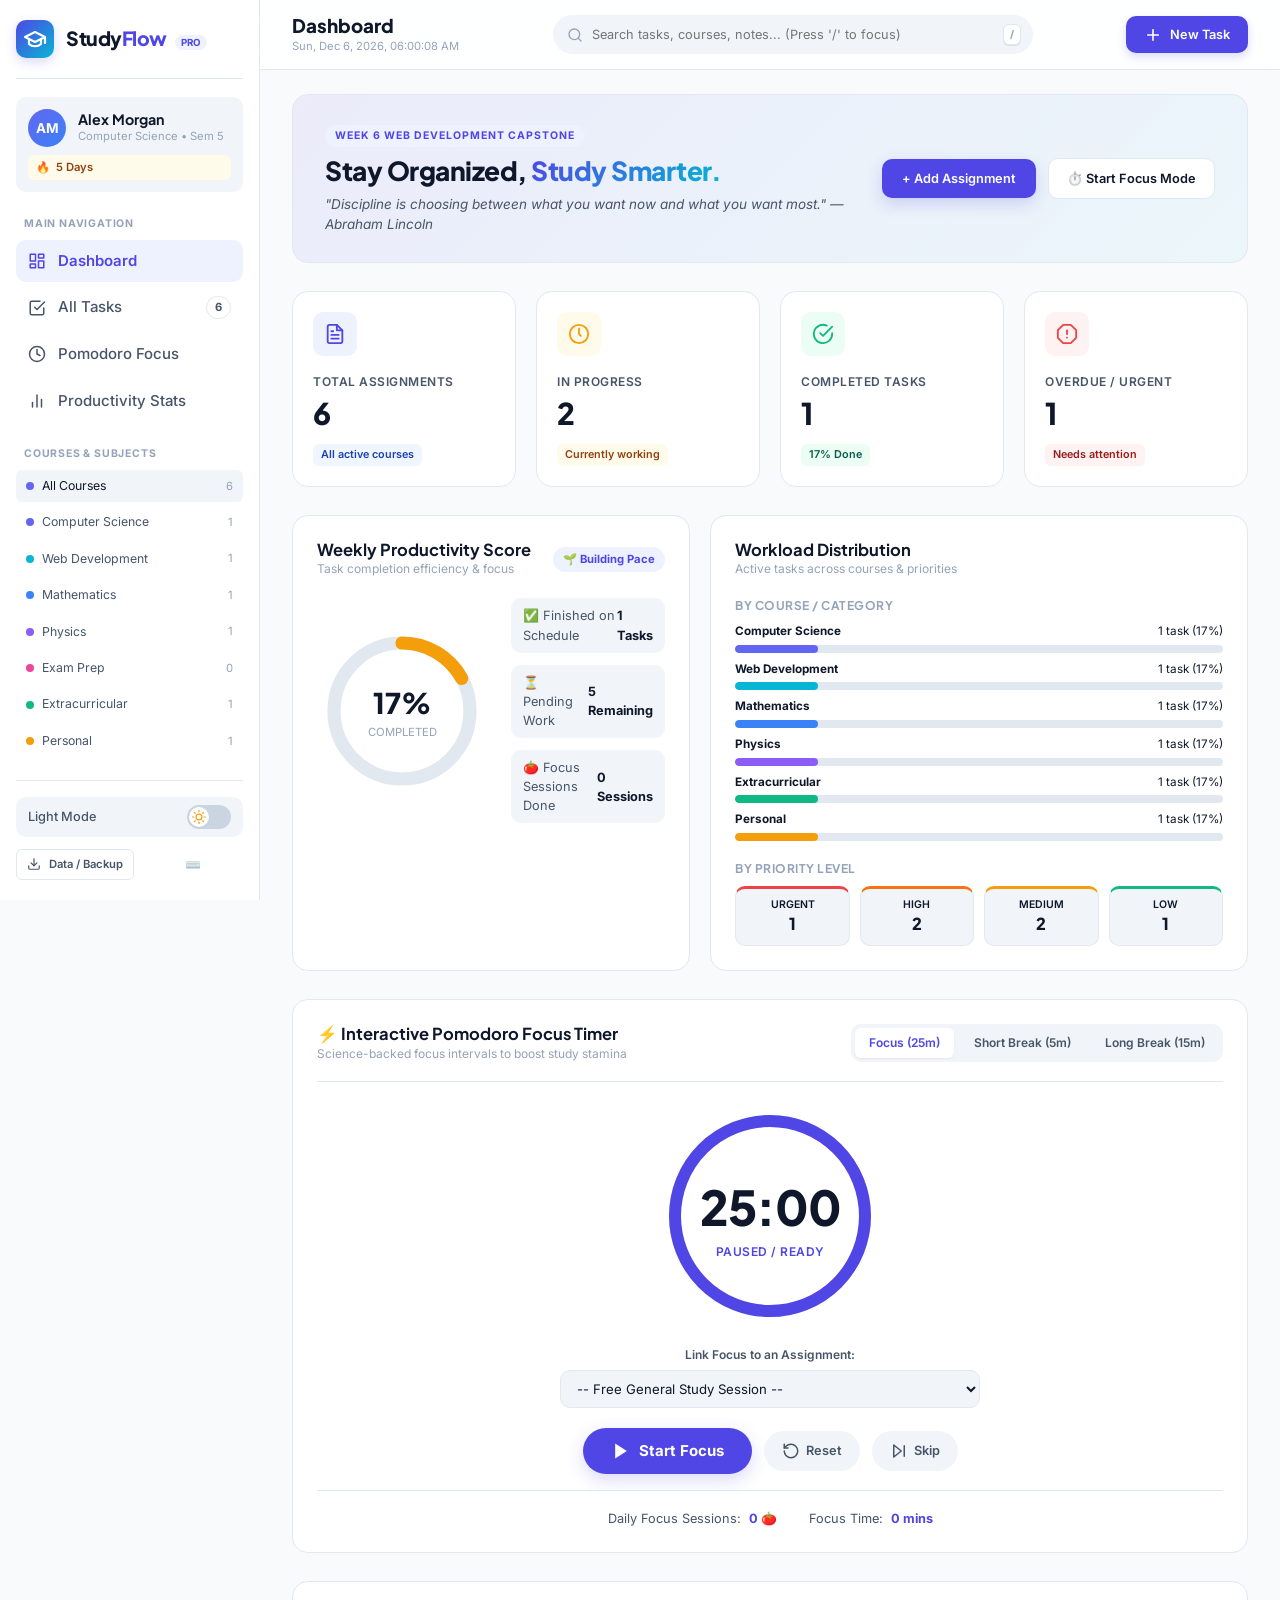
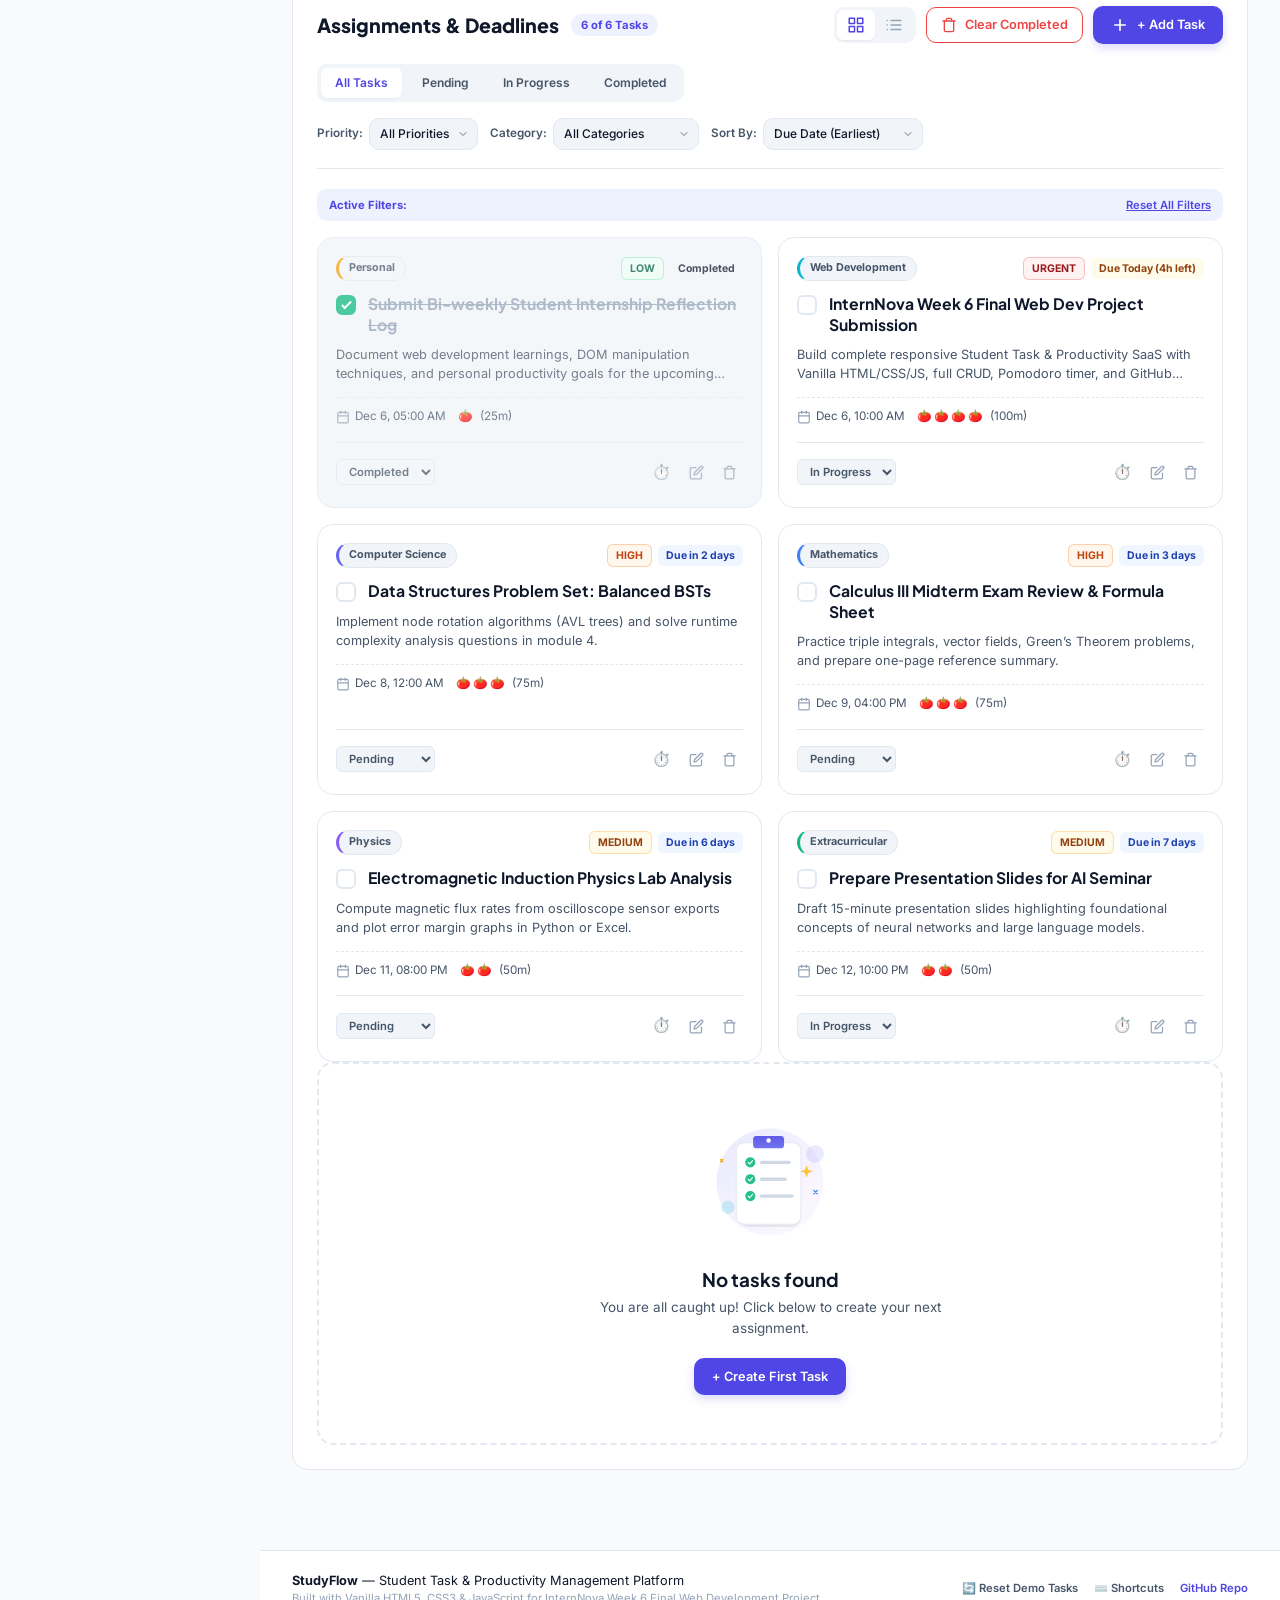
==== student-task-manager/index.html @ b848a478 "feat: complete student task and productivity management website" ====
<!DOCTYPE html>
<html lang="en" data-theme="light">
<head>
  <meta charset="UTF-8">
  <meta name="viewport" content="width=device-width, initial-scale=1.0">
  <meta name="description" content="StudyFlow - A modern, responsive, and interactive Student Task and Productivity Management SaaS platform. Built with vanilla HTML5, CSS3, and JavaScript for InternNova Week 6 Final Web Development Project.">
  <meta name="keywords" content="student task manager, productivity dashboard, pomodoro timer, task tracker, vanilla javascript project, InternNova">
  <meta name="author" content="InternNova Student Developer">
  <title>StudyFlow | Student Task & Productivity Management</title>

  <!-- Favicon -->
  <link rel="icon" type="image/svg+xml" href="assets/images/favicon.svg">

  <!-- Google Fonts: Inter & Plus Jakarta Sans -->
  <link rel="preconnect" href="https://fonts.googleapis.com">
  <link rel="preconnect" href="https://fonts.gstatic.com" crossorigin>
  <link href="https://fonts.googleapis.com/css2?family=Inter:wght@300;400;500;600;700&family=Plus+Jakarta+Sans:wght@500;600;700;800&display=swap" rel="stylesheet">

  <!-- Main Stylesheet -->
  <link rel="stylesheet" href="css/style.css">
</head>
<body>
  <!-- Accessibility Skip Link -->
  <a href="#main-content" class="skip-link">Skip to main content</a>

  <!-- Mobile Overlay Backdrop -->
  <div class="sidebar-backdrop" id="sidebar-backdrop" aria-hidden="true"></div>

  <!-- Main App Shell -->
  <div class="app-shell">
    
    <!-- Collapsible Responsive Sidebar -->
    <aside class="app-sidebar" id="app-sidebar" aria-label="Main Navigation">
      <div class="sidebar-header">
        <a href="#dashboard" class="brand-link" aria-label="StudyFlow Home">
          <div class="brand-icon">
            <svg width="24" height="24" viewBox="0 0 24 24" fill="none" stroke="currentColor" stroke-width="2.2" stroke-linecap="round" stroke-linejoin="round">
              <path d="M22 10v6M2 10l10-5 10 5-10 5z"></path>
              <path d="M6 12v5c3 3 9 3 12 0v-5"></path>
            </svg>
          </div>
          <div class="brand-text">
            <span class="brand-name">Study<span class="brand-highlight">Flow</span></span>
            <span class="brand-badge">PRO</span>
          </div>
        </a>
        <button type="button" class="sidebar-close-btn" id="sidebar-close-btn" aria-label="Close sidebar">
          <svg width="20" height="20" viewBox="0 0 24 24" fill="none" stroke="currentColor" stroke-width="2" stroke-linecap="round" stroke-linejoin="round">
            <line x1="18" y1="6" x2="6" y2="18"></line>
            <line x1="6" y1="6" x2="18" y2="18"></line>
          </svg>
        </button>
      </div>

      <!-- Student Mini Profile Card -->
      <div class="student-profile-card">
        <div class="student-avatar" id="student-avatar">AM</div>
        <div class="student-info">
          <h2 class="student-name" id="student-name">Alex Morgan</h2>
          <p class="student-meta">Computer Science • Sem 5</p>
        </div>
        <div class="student-status-badge" title="Active Study Streak">
          <span>🔥</span> <span id="streak-counter">5 Days</span>
        </div>
      </div>

      <!-- Navigation Links -->
      <nav class="sidebar-nav">
        <p class="nav-section-title">MAIN NAVIGATION</p>
        <ul class="nav-list">
          <li class="nav-item">
            <a href="#dashboard" class="nav-link active" data-view="dashboard">
              <svg width="18" height="18" viewBox="0 0 24 24" fill="none" stroke="currentColor" stroke-width="2" stroke-linecap="round" stroke-linejoin="round">
                <rect x="3" y="3" width="7" height="9"></rect>
                <rect x="14" y="3" width="7" height="5"></rect>
                <rect x="14" y="12" width="7" height="9"></rect>
                <rect x="3" y="16" width="7" height="5"></rect>
              </svg>
              <span>Dashboard</span>
            </a>
          </li>
          <li class="nav-item">
            <a href="#tasks-section" class="nav-link" data-view="tasks">
              <svg width="18" height="18" viewBox="0 0 24 24" fill="none" stroke="currentColor" stroke-width="2" stroke-linecap="round" stroke-linejoin="round">
                <polyline points="9 11 12 14 22 4"></polyline>
                <path d="M21 12v7a2 2 0 0 1-2 2H5a2 2 0 0 1-2-2V5a2 2 0 0 1 2-2h11"></path>
              </svg>
              <span>All Tasks</span>
              <span class="nav-counter" id="nav-task-count">0</span>
            </a>
          </li>
          <li class="nav-item">
            <a href="#pomodoro-section" class="nav-link" data-view="pomodoro">
              <svg width="18" height="18" viewBox="0 0 24 24" fill="none" stroke="currentColor" stroke-width="2" stroke-linecap="round" stroke-linejoin="round">
                <circle cx="12" cy="12" r="10"></circle>
                <polyline points="12 6 12 12 16 14"></polyline>
              </svg>
              <span>Pomodoro Focus</span>
            </a>
          </li>
          <li class="nav-item">
            <a href="#analytics-section" class="nav-link" data-view="analytics">
              <svg width="18" height="18" viewBox="0 0 24 24" fill="none" stroke="currentColor" stroke-width="2" stroke-linecap="round" stroke-linejoin="round">
                <line x1="18" y1="20" x2="18" y2="10"></line>
                <line x1="12" y1="20" x2="12" y2="4"></line>
                <line x1="6" y1="20" x2="6" y2="14"></line>
              </svg>
              <span>Productivity Stats</span>
            </a>
          </li>
        </ul>

        <!-- Category Shortcuts Section -->
        <p class="nav-section-title">COURSES & SUBJECTS</p>
        <div class="category-pills-list" id="sidebar-category-list">
          <!-- Populated dynamically via JS -->
        </div>
      </nav>

      <!-- Sidebar Footer (Theme Toggle & Settings) -->
      <div class="sidebar-footer">
        <div class="theme-toggle-box">
          <span class="theme-label" id="theme-mode-text">Light Mode</span>
          <button type="button" class="theme-switch" id="theme-toggle-btn" aria-label="Toggle theme">
            <span class="theme-switch-slider">
              <svg class="sun-icon" width="14" height="14" viewBox="0 0 24 24" fill="none" stroke="currentColor" stroke-width="2" stroke-linecap="round" stroke-linejoin="round">
                <circle cx="12" cy="12" r="5"></circle>
                <line x1="12" y1="1" x2="12" y2="3"></line>
                <line x1="12" y1="21" x2="12" y2="23"></line>
                <line x1="4.22" y1="4.22" x2="5.64" y2="5.64"></line>
                <line x1="18.36" y1="18.36" x2="19.78" y2="19.78"></line>
                <line x1="1" y1="12" x2="3" y2="12"></line>
                <line x1="21" y1="12" x2="23" y2="12"></line>
                <line x1="4.22" y1="19.78" x2="5.64" y2="18.36"></line>
                <line x1="18.36" y1="5.64" x2="19.78" y2="4.22"></line>
              </svg>
              <svg class="moon-icon" width="14" height="14" viewBox="0 0 24 24" fill="none" stroke="currentColor" stroke-width="2" stroke-linecap="round" stroke-linejoin="round">
                <path d="M21 12.79A9 9 0 1 1 11.21 3 7 7 0 0 0 21 12.79z"></path>
              </svg>
            </span>
          </button>
        </div>

        <div class="sidebar-data-actions">
          <button type="button" class="btn btn-outline-sm" id="open-data-modal-btn" title="Backup or reset demo data">
            <svg width="14" height="14" viewBox="0 0 24 24" fill="none" stroke="currentColor" stroke-width="2" stroke-linecap="round" stroke-linejoin="round">
              <path d="M21 15v4a2 2 0 0 1-2 2H5a2 2 0 0 1-2-2v-4"></path>
              <polyline points="7 10 12 15 17 10"></polyline>
              <line x1="12" y1="15" x2="12" y2="3"></line>
            </svg>
            <span>Data / Backup</span>
          </button>
          <button type="button" class="btn btn-ghost-sm" id="open-shortcuts-btn" title="Keyboard Shortcuts" aria-label="Keyboard Shortcuts">
            ⌨️
          </button>
        </div>
      </div>
    </aside>

    <!-- Main Content Area -->
    <div class="app-main-wrapper">
      
      <!-- Top Application Header -->
      <header class="app-header">
        <div class="header-left">
          <button type="button" class="sidebar-toggle-btn" id="sidebar-toggle-btn" aria-label="Toggle navigation menu">
            <svg width="22" height="22" viewBox="0 0 24 24" fill="none" stroke="currentColor" stroke-width="2" stroke-linecap="round" stroke-linejoin="round">
              <line x1="3" y1="12" x2="21" y2="12"></line>
              <line x1="3" y1="6" x2="21" y2="6"></line>
              <line x1="3" y1="18" x2="21" y2="18"></line>
            </svg>
          </button>
          <div class="header-title-block">
            <h1 class="header-view-title" id="page-heading">Dashboard</h1>
            <p class="header-datetime" id="live-datetime">Loading date & time...</p>
          </div>
        </div>

        <div class="header-center">
          <div class="search-input-wrapper">
            <svg class="search-icon" width="16" height="16" viewBox="0 0 24 24" fill="none" stroke="currentColor" stroke-width="2" stroke-linecap="round" stroke-linejoin="round">
              <circle cx="11" cy="11" r="8"></circle>
              <line x1="21" y1="21" x2="16.65" y2="16.65"></line>
            </svg>
            <input 
              type="text" 
              id="global-search-input" 
              class="search-input" 
              placeholder="Search tasks, courses, notes... (Press '/' to focus)" 
              aria-label="Search tasks"
              autocomplete="off"
            >
            <button type="button" class="search-clear-btn" id="search-clear-btn" aria-label="Clear search query" hidden>
              &times;
            </button>
            <kbd class="search-shortcut-badge">/</kbd>
          </div>
        </div>

        <div class="header-right">
          <!-- Quick Add Task Button -->
          <button type="button" class="btn btn-primary" id="open-task-modal-btn">
            <svg width="18" height="18" viewBox="0 0 24 24" fill="none" stroke="currentColor" stroke-width="2.2" stroke-linecap="round" stroke-linejoin="round">
              <line x1="12" y1="5" x2="12" y2="19"></line>
              <line x1="5" y1="12" x2="19" y2="12"></line>
            </svg>
            <span class="btn-text">New Task</span>
          </button>
        </div>
      </header>

      <!-- Scrollable Main View -->
      <main class="app-main" id="main-content">
        
        <!-- Welcome Hero Banner -->
        <section class="hero-banner" id="dashboard">
          <div class="hero-content">
            <div class="hero-tag">Week 6 Web Development Capstone</div>
            <h2 class="hero-title">Stay Organized, <span class="gradient-text">Study Smarter.</span></h2>
            <p class="hero-quote" id="daily-quote">"Focus on progress, not perfection. Every completed task brings you closer to your goal."</p>
          </div>
          <div class="hero-quick-actions">
            <button type="button" class="btn btn-hero" id="hero-create-btn">
              <span>+ Add Assignment</span>
            </button>
            <button type="button" class="btn btn-hero-secondary" id="hero-pomodoro-btn">
              <span>⏱️ Start Focus Mode</span>
            </button>
          </div>
        </section>

        <!-- KPI Summary Statistics Cards -->
        <section class="stats-grid" aria-label="Productivity Overview">
          <!-- Total Tasks -->
          <article class="stat-card stat-total">
            <div class="stat-icon-wrapper total-icon">
              <svg width="22" height="22" viewBox="0 0 24 24" fill="none" stroke="currentColor" stroke-width="2" stroke-linecap="round" stroke-linejoin="round">
                <path d="M14 2H6a2 2 0 0 0-2 2v16a2 2 0 0 0 2 2h12a2 2 0 0 0 2-2V8z"></path>
                <polyline points="14 2 14 8 20 8"></polyline>
                <line x1="16" y1="13" x2="8" y2="13"></line>
                <line x1="16" y1="17" x2="8" y2="17"></line>
                <polyline points="10 9 9 9 8 9"></polyline>
              </svg>
            </div>
            <div class="stat-body">
              <span class="stat-label">Total Assignments</span>
              <div class="stat-value" id="stat-total-tasks">0</div>
            </div>
            <div class="stat-footer">
              <span class="stat-badge info" id="stat-created-today">All active courses</span>
            </div>
          </article>

          <!-- In Progress -->
          <article class="stat-card stat-progress">
            <div class="stat-icon-wrapper progress-icon">
              <svg width="22" height="22" viewBox="0 0 24 24" fill="none" stroke="currentColor" stroke-width="2" stroke-linecap="round" stroke-linejoin="round">
                <circle cx="12" cy="12" r="10"></circle>
                <polyline points="12 6 12 12 14 14"></polyline>
              </svg>
            </div>
            <div class="stat-body">
              <span class="stat-label">In Progress</span>
              <div class="stat-value" id="stat-progress-tasks">0</div>
            </div>
            <div class="stat-footer">
              <span class="stat-badge warning">Currently working</span>
            </div>
          </article>

          <!-- Completed Tasks -->
          <article class="stat-card stat-completed">
            <div class="stat-icon-wrapper completed-icon">
              <svg width="22" height="22" viewBox="0 0 24 24" fill="none" stroke="currentColor" stroke-width="2" stroke-linecap="round" stroke-linejoin="round">
                <path d="M22 11.08V12a10 10 0 1 1-5.93-9.14"></path>
                <polyline points="22 4 12 14.01 9 11.01"></polyline>
              </svg>
            </div>
            <div class="stat-body">
              <span class="stat-label">Completed Tasks</span>
              <div class="stat-value" id="stat-completed-tasks">0</div>
            </div>
            <div class="stat-footer">
              <span class="stat-badge success" id="stat-completion-rate">0% Done</span>
            </div>
          </article>

          <!-- Overdue & Urgent -->
          <article class="stat-card stat-overdue">
            <div class="stat-icon-wrapper overdue-icon">
              <svg width="22" height="22" viewBox="0 0 24 24" fill="none" stroke="currentColor" stroke-width="2" stroke-linecap="round" stroke-linejoin="round">
                <polygon points="7.86 2 16.14 2 22 7.86 22 16.14 16.14 22 7.86 22 2 16.14 2 7.86 7.86 2"></polygon>
                <line x1="12" y1="8" x2="12" y2="12"></line>
                <line x1="12" y1="16" x2="12.01" y2="16"></line>
              </svg>
            </div>
            <div class="stat-body">
              <span class="stat-label">Overdue / Urgent</span>
              <div class="stat-value" id="stat-overdue-tasks">0</div>
            </div>
            <div class="stat-footer">
              <span class="stat-badge danger" id="stat-urgent-label">Needs attention</span>
            </div>
          </article>
        </section>

        <!-- Productivity Analytics Hub -->
        <section class="analytics-section" id="analytics-section" aria-label="Productivity Analytics">
          <div class="analytics-grid">
            
            <!-- Circular Progress Card -->
            <article class="analytics-card progress-overview-card">
              <div class="card-header">
                <div>
                  <h3 class="card-title">Weekly Productivity Score</h3>
                  <p class="card-subtitle">Task completion efficiency & focus</p>
                </div>
                <span class="badge-pill" id="productivity-rank-badge">Good Progress</span>
              </div>
              <div class="gauge-container">
                <div class="circular-progress-wrap">
                  <svg class="progress-ring" width="180" height="180" viewBox="0 0 180 180">
                    <circle class="progress-ring-bg" stroke-width="14" cx="90" cy="90" r="72" />
                    <circle class="progress-ring-fill" id="productivity-ring-fill" stroke-width="14" cx="90" cy="90" r="72" />
                  </svg>
                  <div class="ring-content">
                    <span class="ring-number" id="productivity-percentage">0%</span>
                    <span class="ring-label">Completed</span>
                  </div>
                </div>
                <div class="progress-details-list">
                  <div class="detail-row">
                    <span class="detail-name">✅ Finished on Schedule</span>
                    <strong class="detail-value" id="analytics-finished-count">0</strong>
                  </div>
                  <div class="detail-row">
                    <span class="detail-name">⏳ Pending Work</span>
                    <strong class="detail-value" id="analytics-pending-count">0</strong>
                  </div>
                  <div class="detail-row">
                    <span class="detail-name">🍅 Focus Sessions Done</span>
                    <strong class="detail-value" id="analytics-focus-count">0 Sessions</strong>
                  </div>
                </div>
              </div>
            </article>

            <!-- Distribution Breakdown Card -->
            <article class="analytics-card breakdown-card">
              <div class="card-header">
                <div>
                  <h3 class="card-title">Workload Distribution</h3>
                  <p class="card-subtitle">Active tasks across courses & priorities</p>
                </div>
              </div>
              <div class="breakdown-body">
                <!-- Subject Bars -->
                <div class="breakdown-group">
                  <h4 class="breakdown-group-title">By Course / Category</h4>
                  <div class="bars-container" id="category-bars-container">
                    <!-- Populated dynamically -->
                  </div>
                </div>
                <!-- Priority Breakdown -->
                <div class="breakdown-group">
                  <h4 class="breakdown-group-title">By Priority Level</h4>
                  <div class="priority-badges-row" id="priority-breakdown-row">
                    <!-- Populated dynamically -->
                  </div>
                </div>
              </div>
            </article>

          </div>
        </section>

        <!-- Pomodoro Focus Section -->
        <section class="pomodoro-section" id="pomodoro-section" aria-label="Interactive Pomodoro Focus Timer">
          <div class="pomodoro-card">
            <div class="pomodoro-header">
              <div>
                <h3 class="card-title">⚡ Interactive Pomodoro Focus Timer</h3>
                <p class="card-subtitle">Science-backed focus intervals to boost study stamina</p>
              </div>
              <div class="pomodoro-modes" role="tablist" aria-label="Timer modes">
                <button type="button" class="timer-mode-btn active" data-mode="work" role="tab" aria-selected="true">
                  Focus (25m)
                </button>
                <button type="button" class="timer-mode-btn" data-mode="shortBreak" role="tab" aria-selected="false">
                  Short Break (5m)
                </button>
                <button type="button" class="timer-mode-btn" data-mode="longBreak" role="tab" aria-selected="false">
                  Long Break (15m)
                </button>
              </div>
            </div>

            <div class="pomodoro-body">
              <div class="timer-display-wrap">
                <svg class="timer-svg-ring" width="220" height="220" viewBox="0 0 220 220">
                  <circle class="timer-ring-bg" stroke-width="12" cx="110" cy="110" r="95"></circle>
                  <circle class="timer-ring-progress" id="timer-ring-progress" stroke-width="12" cx="110" cy="110" r="95"></circle>
                </svg>
                <div class="timer-time-display">
                  <span class="timer-digits" id="timer-digits">25:00</span>
                  <span class="timer-current-status" id="timer-status-text">Ready to Focus</span>
                </div>
              </div>

              <div class="pomodoro-task-linker">
                <label for="timer-task-select" class="form-label">Link Focus to an Assignment:</label>
                <select id="timer-task-select" class="form-select">
                  <option value="">-- Free General Study Session --</option>
                  <!-- Populated from tasks dynamically -->
                </select>
              </div>

              <div class="timer-controls">
                <button type="button" class="btn btn-timer-primary" id="timer-start-pause-btn">
                  <svg id="timer-play-icon" width="20" height="20" viewBox="0 0 24 24" fill="currentColor">
                    <polygon points="5 3 19 12 5 21 5 3"></polygon>
                  </svg>
                  <span id="timer-start-pause-text">Start Focus</span>
                </button>
                <button type="button" class="btn btn-timer-secondary" id="timer-reset-btn" title="Reset timer">
                  <svg width="18" height="18" viewBox="0 0 24 24" fill="none" stroke="currentColor" stroke-width="2" stroke-linecap="round" stroke-linejoin="round">
                    <path d="M3 12a9 9 0 1 0 9-9 9.75 9.75 0 0 0-6.74 2.74L3 8"></path>
                    <path d="M3 3v5h5"></path>
                  </svg>
                  <span>Reset</span>
                </button>
                <button type="button" class="btn btn-timer-secondary" id="timer-skip-btn" title="Skip to next session">
                  <svg width="18" height="18" viewBox="0 0 24 24" fill="none" stroke="currentColor" stroke-width="2" stroke-linecap="round" stroke-linejoin="round">
                    <polygon points="5 4 15 12 5 20 5 4"></polygon>
                    <line x1="19" y1="5" x2="19" y2="19"></line>
                  </svg>
                  <span>Skip</span>
                </button>
              </div>
            </div>

            <div class="pomodoro-footer">
              <div class="pomo-stat-item">
                <span class="pomo-stat-label">Daily Focus Sessions:</span>
                <strong class="pomo-stat-value" id="daily-pomo-count">0 🍅</strong>
              </div>
              <div class="pomo-stat-item">
                <span class="pomo-stat-label">Focus Time:</span>
                <strong class="pomo-stat-value" id="daily-pomo-minutes">0 mins</strong>
              </div>
            </div>
          </div>
        </section>

        <!-- Task Management CRUD Section -->
        <section class="tasks-section" id="tasks-section" aria-label="Task Management System">
          
          <!-- Tasks Section Header & Controls -->
          <div class="tasks-header">
            <div class="tasks-header-left">
              <h2 class="tasks-section-title">Assignments & Deadlines</h2>
              <span class="tasks-counter-badge" id="tasks-counter-badge">0 Tasks</span>
            </div>

            <div class="tasks-header-actions">
              <!-- View Switcher (Grid vs List) -->
              <div class="view-toggle-group" role="group" aria-label="Layout View">
                <button type="button" class="view-btn active" id="view-grid-btn" aria-label="Grid view" title="Grid View">
                  <svg width="18" height="18" viewBox="0 0 24 24" fill="none" stroke="currentColor" stroke-width="2" stroke-linecap="round" stroke-linejoin="round">
                    <rect x="3" y="3" width="7" height="7"></rect>
                    <rect x="14" y="3" width="7" height="7"></rect>
                    <rect x="14" y="14" width="7" height="7"></rect>
                    <rect x="3" y="14" width="7" height="7"></rect>
                  </svg>
                </button>
                <button type="button" class="view-btn" id="view-list-btn" aria-label="List view" title="List View">
                  <svg width="18" height="18" viewBox="0 0 24 24" fill="none" stroke="currentColor" stroke-width="2" stroke-linecap="round" stroke-linejoin="round">
                    <line x1="8" y1="6" x2="21" y2="6"></line>
                    <line x1="8" y1="12" x2="21" y2="12"></line>
                    <line x1="8" y1="18" x2="21" y2="18"></line>
                    <line x1="3" y1="6" x2="3.01" y2="6"></line>
                    <line x1="3" y1="12" x2="3.01" y2="12"></line>
                    <line x1="3" y1="18" x2="3.01" y2="18"></line>
                  </svg>
                </button>
              </div>

              <!-- Clear Completed CTA -->
              <button type="button" class="btn btn-outline-danger" id="clear-completed-btn" title="Remove all completed tasks">
                <svg width="16" height="16" viewBox="0 0 24 24" fill="none" stroke="currentColor" stroke-width="2" stroke-linecap="round" stroke-linejoin="round">
                  <polyline points="3 6 5 6 21 6"></polyline>
                  <path d="M19 6v14a2 2 0 0 1-2 2H7a2 2 0 0 1-2-2V6m3 0V4a2 2 0 0 1 2-2h4a2 2 0 0 1 2 2v2"></path>
                </svg>
                <span>Clear Completed</span>
              </button>

              <!-- Add Task Button -->
              <button type="button" class="btn btn-primary" id="section-add-task-btn">
                <svg width="18" height="18" viewBox="0 0 24 24" fill="none" stroke="currentColor" stroke-width="2.2" stroke-linecap="round" stroke-linejoin="round">
                  <line x1="12" y1="5" x2="12" y2="19"></line>
                  <line x1="5" y1="12" x2="19" y2="12"></line>
                </svg>
                <span>+ Add Task</span>
              </button>
            </div>
          </div>

          <!-- Filter & Search Toolbar -->
          <div class="tasks-toolbar">
            
            <!-- Status Tabs -->
            <div class="status-tabs" role="tablist" aria-label="Filter tasks by status">
              <button type="button" class="status-tab active" data-status="all" role="tab">All Tasks</button>
              <button type="button" class="status-tab" data-status="pending" role="tab">Pending</button>
              <button type="button" class="status-tab" data-status="in-progress" role="tab">In Progress</button>
              <button type="button" class="status-tab" data-status="completed" role="tab">Completed</button>
            </div>

            <!-- Filter Controls -->
            <div class="filter-dropdowns">
              <!-- Priority Filter -->
              <div class="filter-select-group">
                <label for="filter-priority" class="filter-label">Priority:</label>
                <select id="filter-priority" class="filter-select">
                  <option value="all">All Priorities</option>
                  <option value="urgent">🔴 Urgent</option>
                  <option value="high">🟠 High</option>
                  <option value="medium">🟡 Medium</option>
                  <option value="low">🟢 Low</option>
                </select>
              </div>

              <!-- Category Filter -->
              <div class="filter-select-group">
                <label for="filter-category" class="filter-label">Category:</label>
                <select id="filter-category" class="filter-select">
                  <option value="all">All Categories</option>
                  <!-- Populated dynamically via JS -->
                </select>
              </div>

              <!-- Sort Order -->
              <div class="filter-select-group">
                <label for="sort-tasks" class="filter-label">Sort By:</label>
                <select id="sort-tasks" class="filter-select">
                  <option value="due-asc">Due Date (Earliest)</option>
                  <option value="due-desc">Due Date (Latest)</option>
                  <option value="priority-desc">Priority (High to Low)</option>
                  <option value="title-asc">Title (A-Z)</option>
                  <option value="created-desc">Recently Added</option>
                </select>
              </div>
            </div>
          </div>

          <!-- Active Filter Pill Bar (displays when filters or search are active) -->
          <div class="active-filters-bar" id="active-filters-bar" hidden>
            <span class="active-filters-title">Active Filters:</span>
            <div class="active-filters-tags" id="active-filters-tags"></div>
            <button type="button" class="btn-clear-filters" id="btn-clear-all-filters">Reset All Filters</button>
          </div>

          <!-- Dynamic Tasks Container -->
          <div class="tasks-container grid-view" id="tasks-container" aria-live="polite">
            <!-- Task cards will be rendered dynamically by script.js -->
          </div>

          <!-- Empty State Container (Displayed when no tasks match) -->
          <div class="empty-state" id="empty-state" hidden>
            <img src="assets/images/empty-tasks.svg" alt="No tasks illustration" class="empty-state-img">
            <h3 class="empty-state-title" id="empty-state-title">No tasks found</h3>
            <p class="empty-state-desc" id="empty-state-desc">You are all caught up! Click below to create your next assignment.</p>
            <button type="button" class="btn btn-primary" id="empty-state-btn">+ Create First Task</button>
          </div>

        </section>

      </main>

      <!-- App Footer -->
      <footer class="app-footer">
        <div class="footer-container">
          <div class="footer-left">
            <p class="footer-text">
              <strong>StudyFlow</strong> — Student Task & Productivity Management Platform
            </p>
            <p class="footer-subtext">
              Built with Vanilla HTML5, CSS3 & JavaScript for InternNova Week 6 Final Web Development Project.
            </p>
          </div>
          <div class="footer-right">
            <button type="button" class="footer-link-btn" id="footer-reset-demo-btn">
              🔄 Reset Demo Tasks
            </button>
            <button type="button" class="footer-link-btn" id="footer-shortcuts-btn">
              ⌨️ Shortcuts
            </button>
            <a href="https://github.com" target="_blank" rel="noopener noreferrer" class="footer-link" id="footer-github-link">
              GitHub Repo
            </a>
          </div>
        </div>
      </footer>

    </div>
  </div>

  <!-- ==================== MODALS ==================== -->

  <!-- 1. Task Modal (Create & Edit) -->
  <div class="modal-overlay" id="task-modal-overlay" role="dialog" aria-modal="true" aria-labelledby="modal-headline" hidden>
    <div class="modal-card">
      <div class="modal-header">
        <div class="modal-title-wrap">
          <span class="modal-icon-badge" id="modal-icon-badge">📝</span>
          <h3 class="modal-title" id="modal-headline">Create New Task</h3>
        </div>
        <button type="button" class="modal-close-btn" id="close-task-modal-btn" aria-label="Close modal">&times;</button>
      </div>

      <form id="task-form" novalidate>
        <input type="hidden" id="task-id-field" value="">

        <div class="modal-body">
          <!-- Task Title -->
          <div class="form-group">
            <label for="task-title" class="form-label required">Task Title</label>
            <input 
              type="text" 
              id="task-title" 
              class="form-control" 
              placeholder="e.g., Data Structures Problem Set 4" 
              required 
              minlength="3" 
              maxlength="80"
              autocomplete="off"
            >
            <span class="form-error-msg" id="task-title-error"></span>
          </div>

          <!-- Category & Priority Row -->
          <div class="form-row">
            <div class="form-group col-6">
              <label for="task-category" class="form-label required">Course / Category</label>
              <select id="task-category" class="form-select" required>
                <option value="Computer Science">Computer Science</option>
                <option value="Web Development">Web Development</option>
                <option value="Mathematics">Mathematics</option>
                <option value="Physics">Physics</option>
                <option value="Exam Prep">Exam Prep</option>
                <option value="Extracurricular">Extracurricular</option>
                <option value="Personal">Personal</option>
              </select>
              <span class="form-error-msg" id="task-category-error"></span>
            </div>

            <div class="form-group col-6">
              <label for="task-priority" class="form-label required">Priority Level</label>
              <select id="task-priority" class="form-select" required>
                <option value="low">🟢 Low</option>
                <option value="medium" selected>🟡 Medium</option>
                <option value="high">🟠 High</option>
                <option value="urgent">🔴 Urgent</option>
              </select>
              <span class="form-error-msg" id="task-priority-error"></span>
            </div>
          </div>

          <!-- Status & Due Date Row -->
          <div class="form-row">
            <div class="form-group col-6">
              <label for="task-status" class="form-label required">Status</label>
              <select id="task-status" class="form-select" required>
                <option value="pending" selected>Pending</option>
                <option value="in-progress">In Progress</option>
                <option value="completed">Completed</option>
              </select>
            </div>

            <div class="form-group col-6">
              <label for="task-due-date" class="form-label required">Due Date & Time</label>
              <input 
                type="datetime-local" 
                id="task-due-date" 
                class="form-control" 
                required
              >
              <span class="form-error-msg" id="task-due-date-error"></span>
            </div>
          </div>

          <!-- Pomodoro Estimate -->
          <div class="form-group">
            <label for="task-pomodoros" class="form-label">
              Estimated Focus Sessions (Pomodoros 🍅):
              <span class="label-helper" id="pomodoro-hours-helper">(~1 hour total)</span>
            </label>
            <div class="pomo-input-wrap">
              <input 
                type="range" 
                id="task-pomodoros" 
                min="1" 
                max="8" 
                value="2" 
                class="form-range"
              >
              <span class="pomo-count-display" id="pomo-count-display">2 🍅 (50 mins)</span>
            </div>
          </div>

          <!-- Description / Notes -->
          <div class="form-group">
            <label for="task-description" class="form-label">Description / Study Notes</label>
            <textarea 
              id="task-description" 
              class="form-textarea" 
              rows="3" 
              placeholder="Add assignment requirements, textbook chapter, links, or notes..."
              maxlength="400"
            ></textarea>
            <div class="char-count-wrap">
              <span id="char-counter">0 / 400</span>
            </div>
          </div>
        </div>

        <div class="modal-footer">
          <button type="button" class="btn btn-secondary" id="cancel-task-btn">Cancel</button>
          <button type="submit" class="btn btn-primary" id="save-task-submit-btn">
            <span id="save-task-btn-text">Save Assignment</span>
          </button>
        </div>
      </form>
    </div>
  </div>

  <!-- 2. Delete Confirmation Modal -->
  <div class="modal-overlay" id="delete-modal-overlay" role="dialog" aria-modal="true" aria-labelledby="delete-headline" hidden>
    <div class="modal-card modal-card-sm">
      <div class="modal-header">
        <div class="modal-title-wrap">
          <span class="modal-icon-badge danger">🗑️</span>
          <h3 class="modal-title" id="delete-headline">Delete Assignment?</h3>
        </div>
        <button type="button" class="modal-close-btn" id="close-delete-modal-btn" aria-label="Close modal">&times;</button>
      </div>
      <div class="modal-body">
        <p class="delete-warning-text">
          Are you sure you want to permanently delete:
        </p>
        <p class="delete-task-target-name" id="delete-task-title-target">"Task Title"</p>
        <p class="delete-subtext">This action cannot be undone.</p>
      </div>
      <div class="modal-footer">
        <button type="button" class="btn btn-secondary" id="cancel-delete-btn">Cancel</button>
        <button type="button" class="btn btn-danger" id="confirm-delete-btn">Delete Forever</button>
      </div>
    </div>
  </div>

  <!-- 3. Data Backup & Reset Modal -->
  <div class="modal-overlay" id="data-modal-overlay" role="dialog" aria-modal="true" aria-labelledby="data-headline" hidden>
    <div class="modal-card">
      <div class="modal-header">
        <div class="modal-title-wrap">
          <span class="modal-icon-badge">💾</span>
          <h3 class="modal-title" id="data-headline">Data Backup & LocalStorage</h3>
        </div>
        <button type="button" class="modal-close-btn" id="close-data-modal-btn" aria-label="Close modal">&times;</button>
      </div>
      <div class="modal-body">
        <p class="modal-desc">
          Your tasks and Pomodoro statistics are safely stored in your browser's <strong>LocalStorage</strong>.
          You can export your database as a JSON file, restore a previous backup, or reset to original sample tasks.
        </p>

        <div class="data-actions-grid">
          <div class="data-action-card">
            <h4>Export Data</h4>
            <p>Download a complete JSON backup of all your assignments and metrics.</p>
            <button type="button" class="btn btn-outline-primary" id="export-json-btn">
              📥 Export to JSON
            </button>
          </div>

          <div class="data-action-card">
            <h4>Import Data</h4>
            <p>Load tasks from a previously saved JSON backup file.</p>
            <input type="file" id="import-json-input" accept=".json" style="display:none;">
            <button type="button" class="btn btn-outline-primary" id="import-json-trigger-btn">
              📤 Upload JSON File
            </button>
          </div>

          <div class="data-action-card reset-card">
            <h4>Reset Sample Tasks</h4>
            <p>Restore default demonstration student assignments and metrics.</p>
            <button type="button" class="btn btn-outline-danger" id="modal-reset-demo-btn">
              🔄 Reset to Demo Data
            </button>
          </div>
        </div>
      </div>
      <div class="modal-footer">
        <button type="button" class="btn btn-secondary" id="close-data-btn">Close</button>
      </div>
    </div>
  </div>

  <!-- 4. Keyboard Shortcuts Reference Modal -->
  <div class="modal-overlay" id="shortcuts-modal-overlay" role="dialog" aria-modal="true" aria-labelledby="shortcuts-headline" hidden>
    <div class="modal-card modal-card-sm">
      <div class="modal-header">
        <div class="modal-title-wrap">
          <span class="modal-icon-badge">⌨️</span>
          <h3 class="modal-title" id="shortcuts-headline">Keyboard Shortcuts</h3>
        </div>
        <button type="button" class="modal-close-btn" id="close-shortcuts-modal-btn" aria-label="Close modal">&times;</button>
      </div>
      <div class="modal-body">
        <ul class="shortcuts-list">
          <li class="shortcut-item">
            <span>Open New Task Modal</span>
            <kbd>N</kbd>
          </li>
          <li class="shortcut-item">
            <span>Focus Global Search</span>
            <kbd>/</kbd>
          </li>
          <li class="shortcut-item">
            <span>Toggle Dark / Light Mode</span>
            <kbd>D</kbd>
          </li>
          <li class="shortcut-item">
            <span>Start / Pause Pomodoro</span>
            <kbd>Space</kbd>
          </li>
          <li class="shortcut-item">
            <span>Close Any Modal / Dialog</span>
            <kbd>Esc</kbd>
          </li>
        </ul>
      </div>
      <div class="modal-footer">
        <button type="button" class="btn btn-primary" id="close-shortcuts-btn-footer">Got it!</button>
      </div>
    </div>
  </div>

  <!-- Toast Notifications Container -->
  <div class="toast-container" id="toast-container" aria-live="assertive" aria-atomic="true"></div>

  <!-- Main JavaScript File -->
  <script src="js/script.js"></script>
</body>
</html>
---- student-task-manager/css/style.css ----
/* ==========================================================================
   StudyFlow - Student Task & Productivity OS
   Pure CSS3 Stylesheet (Modern SaaS Dashboard, Responsive, Light/Dark Theme)
   Built for InternNova Week 6 Final Web Development Project
   ========================================================================== */

/* --------------------------------------------------------------------------
   1. CSS Custom Properties / Design Tokens (Light & Dark Themes)
   -------------------------------------------------------------------------- */
:root {
  /* Color Palette - Light Mode */
  --bg-body: #f8fafc;
  --bg-surface: #ffffff;
  --bg-surface-elevated: #ffffff;
  --bg-sidebar: #ffffff;
  --bg-header: rgba(255, 255, 255, 0.85);
  --bg-input: #f1f5f9;
  --bg-input-focus: #ffffff;
  --bg-hover: #f1f5f9;

  /* Typography Colors */
  --text-main: #0f172a;
  --text-secondary: #475569;
  --text-muted: #94a3b8;
  --text-inverse: #ffffff;

  /* Borders & Dividers */
  --border-subtle: #e2e8f0;
  --border-card: #e2e8f0;
  --border-focus: #6366f1;

  /* Primary Brand Accent (Indigo / Violet) */
  --primary: #4f46e5;
  --primary-hover: #4338ca;
  --primary-light: #eef2ff;
  --primary-glow: rgba(79, 70, 229, 0.2);

  /* Status Colors */
  --success: #10b981;
  --success-light: #ecfdf5;
  --success-text: #065f46;

  --warning: #f59e0b;
  --warning-light: #fffbeb;
  --warning-text: #92400e;

  --danger: #ef4444;
  --danger-light: #fef2f2;
  --danger-text: #991b1b;

  --info: #3b82f6;
  --info-light: #eff6ff;
  --info-text: #1e40af;

  /* Priority Levels */
  --priority-urgent: #ef4444;
  --priority-high: #f97316;
  --priority-medium: #f59e0b;
  --priority-low: #10b981;

  /* Shadows */
  --shadow-xs: 0 1px 2px 0 rgba(0, 0, 0, 0.05);
  --shadow-sm: 0 1px 3px 0 rgba(0, 0, 0, 0.08), 0 1px 2px -1px rgba(0, 0, 0, 0.05);
  --shadow-md: 0 4px 6px -1px rgba(0, 0, 0, 0.08), 0 2px 4px -2px rgba(0, 0, 0, 0.04);
  --shadow-lg: 0 10px 15px -3px rgba(0, 0, 0, 0.08), 0 4px 6px -4px rgba(0, 0, 0, 0.04);
  --shadow-modal: 0 20px 25px -5px rgba(0, 0, 0, 0.12), 0 8px 10px -6px rgba(0, 0, 0, 0.08);

  /* Border Radii */
  --radius-sm: 6px;
  --radius-md: 10px;
  --radius-lg: 16px;
  --radius-xl: 20px;
  --radius-full: 9999px;

  /* Layout Constants */
  --sidebar-width: 260px;
  --header-height: 70px;
  --transition-fast: 0.15s ease;
  --transition-normal: 0.25s ease;
  --transition-slow: 0.4s cubic-bezier(0.16, 1, 0.3, 1);
}

/* Dark Mode Overrides */
[data-theme="dark"] {
  --bg-body: #0b0f19;
  --bg-surface: #111827;
  --bg-surface-elevated: #1f2937;
  --bg-sidebar: #0f1523;
  --bg-header: rgba(15, 21, 35, 0.85);
  --bg-input: #1a2234;
  --bg-input-focus: #111827;
  --bg-hover: #1f293d;

  --text-main: #f8fafc;
  --text-secondary: #94a3b8;
  --text-muted: #64748b;
  --text-inverse: #0f172a;

  --border-subtle: #1e293b;
  --border-card: #1f293d;
  --border-focus: #818cf8;

  --primary: #6366f1;
  --primary-hover: #4f46e5;
  --primary-light: rgba(99, 102, 241, 0.15);
  --primary-glow: rgba(99, 102, 241, 0.35);

  --success-light: rgba(16, 185, 129, 0.15);
  --success-text: #34d399;

  --warning-light: rgba(245, 158, 11, 0.15);
  --warning-text: #fbbf24;

  --danger-light: rgba(239, 68, 68, 0.15);
  --danger-text: #f87171;

  --info-light: rgba(59, 130, 246, 0.15);
  --info-text: #60a5fa;

  --shadow-xs: 0 1px 2px 0 rgba(0, 0, 0, 0.3);
  --shadow-sm: 0 1px 3px 0 rgba(0, 0, 0, 0.4);
  --shadow-md: 0 4px 6px -1px rgba(0, 0, 0, 0.4);
  --shadow-lg: 0 10px 15px -3px rgba(0, 0, 0, 0.5);
  --shadow-modal: 0 20px 25px -5px rgba(0, 0, 0, 0.7);
}

/* --------------------------------------------------------------------------
   2. Reset & Base Typography
   -------------------------------------------------------------------------- */
*, *::before, *::after {
  box-sizing: border-box;
  margin: 0;
  padding: 0;
}

html {
  font-size: 15px;
  scroll-behavior: smooth;
  -webkit-text-size-adjust: 100%;
}

body {
  font-family: 'Inter', -apple-system, BlinkMacSystemFont, "Segoe UI", Roboto, sans-serif;
  background-color: var(--bg-body);
  color: var(--text-main);
  line-height: 1.5;
  min-height: 100vh;
  overflow-x: hidden;
  transition: background-color var(--transition-normal), color var(--transition-normal);
  -webkit-font-smoothing: antialiased;
}

h1, h2, h3, h4, h5, h6 {
  font-family: 'Plus Jakarta Sans', 'Inter', sans-serif;
  color: var(--text-main);
  font-weight: 700;
  line-height: 1.25;
}

a {
  color: var(--primary);
  text-decoration: none;
  transition: color var(--transition-fast);
}

button, input, select, textarea {
  font: inherit;
  color: inherit;
}

button {
  cursor: pointer;
  border: none;
  background: none;
}

ul, ol {
  list-style: none;
}

img, svg {
  vertical-align: middle;
}

/* Skip link for keyboard accessibility */
.skip-link {
  position: absolute;
  top: -100px;
  left: 20px;
  background: var(--primary);
  color: #ffffff;
  padding: 10px 18px;
  border-radius: var(--radius-sm);
  z-index: 99999;
  font-weight: 600;
  transition: top var(--transition-fast);
}
.skip-link:focus {
  top: 15px;
}

/* --------------------------------------------------------------------------
   3. App Layout Shell
   -------------------------------------------------------------------------- */
.app-shell {
  display: flex;
  min-height: 100vh;
  width: 100%;
}

.app-main-wrapper {
  flex: 1;
  display: flex;
  flex-direction: column;
  min-width: 0; /* prevents flex child overflow */
  margin-left: var(--sidebar-width);
  transition: margin-left var(--transition-normal);
}

.app-main {
  flex: 1;
  padding: 24px 32px 48px;
  max-width: 1400px;
  width: 100%;
  margin: 0 auto;
}

/* --------------------------------------------------------------------------
   4. Sidebar Component
   -------------------------------------------------------------------------- */
.app-sidebar {
  width: var(--sidebar-width);
  background-color: var(--bg-sidebar);
  border-right: 1px solid var(--border-subtle);
  position: fixed;
  top: 0;
  left: 0;
  bottom: 0;
  z-index: 100;
  display: flex;
  flex-direction: column;
  padding: 20px 16px;
  overflow-y: auto;
  transition: transform var(--transition-normal), background-color var(--transition-normal);
}

.sidebar-header {
  display: flex;
  align-items: center;
  justify-content: space-between;
  padding-bottom: 20px;
  border-bottom: 1px solid var(--border-subtle);
}

.brand-link {
  display: flex;
  align-items: center;
  gap: 12px;
}

.brand-icon {
  width: 38px;
  height: 38px;
  border-radius: var(--radius-md);
  background: linear-gradient(135deg, var(--primary), #06b6d4);
  display: flex;
  align-items: center;
  justify-content: center;
  color: #ffffff;
  box-shadow: 0 4px 12px var(--primary-glow);
}

.brand-name {
  font-family: 'Plus Jakarta Sans', sans-serif;
  font-size: 1.3rem;
  font-weight: 800;
  letter-spacing: -0.5px;
  color: var(--text-main);
}

.brand-highlight {
  color: var(--primary);
}

.brand-badge {
  font-size: 0.65rem;
  font-weight: 700;
  background: var(--primary-light);
  color: var(--primary);
  padding: 2px 6px;
  border-radius: var(--radius-full);
  margin-left: 4px;
}

.sidebar-close-btn {
  display: none; /* Desktop default */
  color: var(--text-secondary);
  padding: 6px;
  border-radius: var(--radius-sm);
}

/* Student Profile Card */
.student-profile-card {
  margin-top: 18px;
  padding: 12px;
  background: var(--bg-input);
  border-radius: var(--radius-md);
  display: grid;
  grid-template-columns: 40px 1fr;
  row-gap: 8px;
  align-items: center;
}

.student-avatar {
  width: 38px;
  height: 38px;
  border-radius: var(--radius-full);
  background: linear-gradient(135deg, #6366f1, #3b82f6);
  color: #ffffff;
  font-weight: 700;
  display: flex;
  align-items: center;
  justify-content: center;
  font-size: 0.9rem;
}

.student-info {
  margin-left: 10px;
}

.student-name {
  font-size: 0.95rem;
  font-weight: 700;
}

.student-meta {
  font-size: 0.75rem;
  color: var(--text-muted);
}

.student-status-badge {
  grid-column: span 2;
  display: flex;
  align-items: center;
  gap: 6px;
  font-size: 0.75rem;
  font-weight: 600;
  color: var(--warning-text);
  background: var(--warning-light);
  padding: 4px 8px;
  border-radius: var(--radius-sm);
}

/* Navigation List */
.sidebar-nav {
  margin-top: 24px;
  flex: 1;
}

.nav-section-title {
  font-size: 0.7rem;
  font-weight: 700;
  letter-spacing: 0.8px;
  color: var(--text-muted);
  margin-bottom: 8px;
  padding-left: 8px;
}

.nav-list {
  display: flex;
  flex-direction: column;
  gap: 4px;
  margin-bottom: 24px;
}

.nav-link {
  display: flex;
  align-items: center;
  gap: 12px;
  padding: 10px 12px;
  border-radius: var(--radius-md);
  color: var(--text-secondary);
  font-weight: 500;
  transition: all var(--transition-fast);
}

.nav-link:hover {
  background-color: var(--bg-hover);
  color: var(--text-main);
}

.nav-link.active {
  background-color: var(--primary-light);
  color: var(--primary);
  font-weight: 600;
}

.nav-link.active svg {
  stroke: var(--primary);
}

.nav-counter {
  margin-left: auto;
  font-size: 0.75rem;
  font-weight: 700;
  background-color: var(--bg-surface-elevated);
  padding: 2px 8px;
  border-radius: var(--radius-full);
  border: 1px solid var(--border-subtle);
}

/* Course Categories in Sidebar */
.category-pills-list {
  display: flex;
  flex-direction: column;
  gap: 4px;
}

.category-nav-item {
  display: flex;
  align-items: center;
  justify-content: space-between;
  padding: 7px 10px;
  border-radius: var(--radius-sm);
  font-size: 0.82rem;
  color: var(--text-secondary);
  cursor: pointer;
  transition: background var(--transition-fast);
}

.category-nav-item:hover,
.category-nav-item.active {
  background-color: var(--bg-hover);
  color: var(--text-main);
}

.cat-label-wrap {
  display: flex;
  align-items: center;
  gap: 8px;
}

.cat-dot {
  width: 8px;
  height: 8px;
  border-radius: var(--radius-full);
}

.cat-count {
  font-size: 0.75rem;
  color: var(--text-muted);
}

/* Sidebar Footer & Theme Toggle */
.sidebar-footer {
  padding-top: 16px;
  border-top: 1px solid var(--border-subtle);
  display: flex;
  flex-direction: column;
  gap: 12px;
}

.theme-toggle-box {
  display: flex;
  align-items: center;
  justify-content: space-between;
  padding: 8px 12px;
  background: var(--bg-input);
  border-radius: var(--radius-md);
}

.theme-label {
  font-size: 0.85rem;
  font-weight: 500;
  color: var(--text-secondary);
}

.theme-switch {
  width: 44px;
  height: 24px;
  background-color: #cbd5e1;
  border-radius: var(--radius-full);
  position: relative;
  transition: background-color var(--transition-fast);
}

[data-theme="dark"] .theme-switch {
  background-color: var(--primary);
}

.theme-switch-slider {
  position: absolute;
  top: 2px;
  left: 2px;
  width: 20px;
  height: 20px;
  background-color: #ffffff;
  border-radius: var(--radius-full);
  display: flex;
  align-items: center;
  justify-content: center;
  transition: transform var(--transition-normal);
  box-shadow: var(--shadow-xs);
}

[data-theme="dark"] .theme-switch-slider {
  transform: translateX(20px);
  background-color: #ffffff;
}

.sun-icon {
  display: block;
  color: #f59e0b;
}

.moon-icon {
  display: none;
  color: #4f46e5;
}

[data-theme="dark"] .sun-icon {
  display: none;
}

[data-theme="dark"] .moon-icon {
  display: block;
}

.sidebar-data-actions {
  display: flex;
  align-items: center;
  gap: 8px;
}

.sidebar-data-actions .btn {
  flex: 1;
}

/* --------------------------------------------------------------------------
   5. Header Component
   -------------------------------------------------------------------------- */
.app-header {
  height: var(--header-height);
  background-color: var(--bg-header);
  backdrop-filter: blur(12px);
  -webkit-backdrop-filter: blur(12px);
  border-bottom: 1px solid var(--border-subtle);
  position: sticky;
  top: 0;
  z-index: 90;
  display: flex;
  align-items: center;
  justify-content: space-between;
  padding: 0 32px;
  transition: background-color var(--transition-normal);
}

.header-left {
  display: flex;
  align-items: center;
  gap: 16px;
}

.sidebar-toggle-btn {
  display: none; /* Shown on tablet / mobile */
  padding: 8px;
  border-radius: var(--radius-sm);
  color: var(--text-secondary);
}

.sidebar-toggle-btn:hover {
  background-color: var(--bg-hover);
  color: var(--text-main);
}

.header-view-title {
  font-size: 1.25rem;
  font-weight: 800;
}

.header-datetime {
  font-size: 0.75rem;
  color: var(--text-muted);
}

/* Search Box */
.header-center {
  flex: 1;
  max-width: 480px;
  margin: 0 24px;
}

.search-input-wrapper {
  position: relative;
  display: flex;
  align-items: center;
  width: 100%;
}

.search-icon {
  position: absolute;
  left: 14px;
  color: var(--text-muted);
  pointer-events: none;
}

.search-input {
  width: 100%;
  padding: 9px 40px 9px 38px;
  background-color: var(--bg-input);
  border: 1px solid transparent;
  border-radius: var(--radius-full);
  color: var(--text-main);
  font-size: 0.85rem;
  outline: none;
  transition: all var(--transition-fast);
}

.search-input:focus {
  background-color: var(--bg-input-focus);
  border-color: var(--border-focus);
  box-shadow: 0 0 0 3px var(--primary-glow);
}

.search-clear-btn {
  position: absolute;
  right: 42px;
  font-size: 1.2rem;
  color: var(--text-muted);
  padding: 0 4px;
}

.search-clear-btn:hover {
  color: var(--text-main);
}

.search-shortcut-badge {
  position: absolute;
  right: 12px;
  background: var(--bg-surface-elevated);
  border: 1px solid var(--border-subtle);
  border-radius: var(--radius-sm);
  padding: 2px 6px;
  font-size: 0.7rem;
  color: var(--text-muted);
  font-family: inherit;
  pointer-events: none;
}

/* Header Right Actions */
.header-right {
  display: flex;
  align-items: center;
  gap: 12px;
}

/* --------------------------------------------------------------------------
   6. Buttons & Shared UI Components
   -------------------------------------------------------------------------- */
.btn {
  display: inline-flex;
  align-items: center;
  justify-content: center;
  gap: 8px;
  padding: 9px 18px;
  border-radius: var(--radius-md);
  font-size: 0.85rem;
  font-weight: 600;
  transition: all var(--transition-fast);
  white-space: nowrap;
}

.btn:active {
  transform: translateY(1px);
}

.btn-primary {
  background-color: var(--primary);
  color: #ffffff;
  box-shadow: 0 4px 10px var(--primary-glow);
}

.btn-primary:hover {
  background-color: var(--primary-hover);
  box-shadow: 0 6px 14px var(--primary-glow);
}

.btn-secondary {
  background-color: var(--bg-input);
  color: var(--text-secondary);
}

.btn-secondary:hover {
  background-color: var(--border-subtle);
  color: var(--text-main);
}

.btn-outline-primary {
  border: 1px solid var(--primary);
  color: var(--primary);
  background-color: transparent;
}

.btn-outline-primary:hover {
  background-color: var(--primary-light);
}

.btn-outline-danger {
  border: 1px solid var(--danger);
  color: var(--danger);
  background: transparent;
  padding: 7px 14px;
}

.btn-outline-danger:hover {
  background-color: var(--danger-light);
}

.btn-danger {
  background-color: var(--danger);
  color: #ffffff;
}

.btn-danger:hover {
  background-color: #dc2626;
}

.btn-outline-sm {
  border: 1px solid var(--border-subtle);
  color: var(--text-secondary);
  font-size: 0.75rem;
  padding: 6px 10px;
  border-radius: var(--radius-sm);
}

.btn-outline-sm:hover {
  background-color: var(--bg-hover);
  color: var(--text-main);
}

.btn-ghost-sm {
  color: var(--text-secondary);
  padding: 6px 8px;
  border-radius: var(--radius-sm);
}

.btn-ghost-sm:hover {
  background-color: var(--bg-hover);
}

/* --------------------------------------------------------------------------
   7. Hero Banner Component
   -------------------------------------------------------------------------- */
.hero-banner {
  background: linear-gradient(135deg, rgba(79, 70, 229, 0.08) 0%, rgba(6, 182, 212, 0.05) 100%);
  border: 1px solid var(--border-card);
  border-radius: var(--radius-lg);
  padding: 28px 32px;
  margin-bottom: 28px;
  display: flex;
  align-items: center;
  justify-content: space-between;
  gap: 24px;
  position: relative;
  overflow: hidden;
}

.hero-tag {
  display: inline-block;
  font-size: 0.7rem;
  font-weight: 700;
  text-transform: uppercase;
  letter-spacing: 1px;
  color: var(--primary);
  background: var(--primary-light);
  padding: 3px 10px;
  border-radius: var(--radius-full);
  margin-bottom: 8px;
}

.hero-title {
  font-size: 1.75rem;
  font-weight: 800;
  letter-spacing: -0.5px;
  margin-bottom: 6px;
}

.gradient-text {
  background: linear-gradient(135deg, var(--primary), #06b6d4);
  -webkit-background-clip: text;
  -webkit-text-fill-color: transparent;
}

.hero-quote {
  font-size: 0.9rem;
  color: var(--text-secondary);
  max-width: 600px;
  font-style: italic;
}

.hero-quick-actions {
  display: flex;
  align-items: center;
  gap: 12px;
  flex-shrink: 0;
}

.btn-hero {
  background: var(--primary);
  color: #ffffff;
  padding: 10px 20px;
  font-weight: 600;
  border-radius: var(--radius-md);
  box-shadow: 0 6px 16px var(--primary-glow);
}

.btn-hero:hover {
  background: var(--primary-hover);
}

.btn-hero-secondary {
  background: var(--bg-surface);
  color: var(--text-main);
  border: 1px solid var(--border-subtle);
  padding: 10px 18px;
  font-weight: 600;
  border-radius: var(--radius-md);
}

.btn-hero-secondary:hover {
  background: var(--bg-hover);
}

/* --------------------------------------------------------------------------
   8. KPI Summary Statistics Cards
   -------------------------------------------------------------------------- */
.stats-grid {
  display: grid;
  grid-template-columns: repeat(4, 1fr);
  gap: 20px;
  margin-bottom: 28px;
}

.stat-card {
  background: var(--bg-surface);
  border: 1px solid var(--border-card);
  border-radius: var(--radius-lg);
  padding: 20px;
  display: flex;
  flex-direction: column;
  box-shadow: var(--shadow-card);
  transition: transform var(--transition-fast), box-shadow var(--transition-fast);
}

.stat-card:hover {
  transform: translateY(-2px);
  box-shadow: var(--shadow-md);
}

.stat-icon-wrapper {
  width: 44px;
  height: 44px;
  border-radius: var(--radius-md);
  display: flex;
  align-items: center;
  justify-content: center;
  margin-bottom: 14px;
}

.total-icon {
  background: var(--primary-light);
  color: var(--primary);
}

.progress-icon {
  background: var(--warning-light);
  color: var(--warning);
}

.completed-icon {
  background: var(--success-light);
  color: var(--success);
}

.overdue-icon {
  background: var(--danger-light);
  color: var(--danger);
}

.stat-label {
  font-size: 0.8rem;
  font-weight: 600;
  color: var(--text-secondary);
  text-transform: uppercase;
  letter-spacing: 0.5px;
}

.stat-value {
  font-family: 'Plus Jakarta Sans', sans-serif;
  font-size: 2rem;
  font-weight: 800;
  line-height: 1.1;
  margin: 4px 0 12px;
}

.stat-footer {
  margin-top: auto;
}

.stat-badge {
  display: inline-block;
  font-size: 0.72rem;
  font-weight: 600;
  padding: 3px 8px;
  border-radius: var(--radius-sm);
}

.stat-badge.info {
  background: var(--info-light);
  color: var(--info-text);
}

.stat-badge.warning {
  background: var(--warning-light);
  color: var(--warning-text);
}

.stat-badge.success {
  background: var(--success-light);
  color: var(--success-text);
}

.stat-badge.danger {
  background: var(--danger-light);
  color: var(--danger-text);
}

/* --------------------------------------------------------------------------
   9. Productivity Analytics Hub
   -------------------------------------------------------------------------- */
.analytics-section {
  margin-bottom: 28px;
}

.analytics-grid {
  display: grid;
  grid-template-columns: 1fr 1.35fr;
  gap: 20px;
}

.analytics-card {
  background: var(--bg-surface);
  border: 1px solid var(--border-card);
  border-radius: var(--radius-lg);
  padding: 24px;
  box-shadow: var(--shadow-card);
}

.card-header {
  display: flex;
  align-items: center;
  justify-content: space-between;
  margin-bottom: 20px;
}

.card-title {
  font-size: 1.1rem;
  font-weight: 700;
}

.card-subtitle {
  font-size: 0.8rem;
  color: var(--text-muted);
}

.badge-pill {
  font-size: 0.75rem;
  font-weight: 700;
  padding: 4px 10px;
  border-radius: var(--radius-full);
  background: var(--primary-light);
  color: var(--primary);
}

/* SVG Circular Gauge */
.gauge-container {
  display: flex;
  align-items: center;
  gap: 24px;
}

.circular-progress-wrap {
  position: relative;
  width: 170px;
  height: 170px;
  flex-shrink: 0;
  display: flex;
  align-items: center;
  justify-content: center;
}

.progress-ring {
  transform: rotate(-90deg);
}

.progress-ring-bg {
  fill: none;
  stroke: var(--border-subtle);
}

.progress-ring-fill {
  fill: none;
  stroke: var(--primary);
  stroke-linecap: round;
  stroke-dasharray: 452.39; /* 2 * PI * 72 */
  stroke-dashoffset: 452.39;
  transition: stroke-dashoffset 0.8s cubic-bezier(0.16, 1, 0.3, 1), stroke var(--transition-normal);
}

.ring-content {
  position: absolute;
  display: flex;
  flex-direction: column;
  align-items: center;
  justify-content: center;
}

.ring-number {
  font-family: 'Plus Jakarta Sans', sans-serif;
  font-size: 1.9rem;
  font-weight: 800;
}

.ring-label {
  font-size: 0.75rem;
  color: var(--text-muted);
  text-transform: uppercase;
}

.progress-details-list {
  flex: 1;
  display: flex;
  flex-direction: column;
  gap: 12px;
}

.detail-row {
  display: flex;
  align-items: center;
  justify-content: space-between;
  padding: 8px 12px;
  background: var(--bg-input);
  border-radius: var(--radius-md);
  font-size: 0.85rem;
}

.detail-name {
  color: var(--text-secondary);
}

.detail-value {
  font-weight: 700;
  color: var(--text-main);
}

/* Workload Distribution */
.breakdown-body {
  display: flex;
  flex-direction: column;
  gap: 20px;
}

.breakdown-group-title {
  font-size: 0.8rem;
  font-weight: 700;
  text-transform: uppercase;
  color: var(--text-muted);
  letter-spacing: 0.5px;
  margin-bottom: 10px;
}

.bars-container {
  display: flex;
  flex-direction: column;
  gap: 8px;
}

.category-bar-item {
  display: flex;
  flex-direction: column;
  gap: 4px;
}

.category-bar-header {
  display: flex;
  align-items: center;
  justify-content: space-between;
  font-size: 0.78rem;
}

.bar-track {
  width: 100%;
  height: 8px;
  background-color: var(--border-subtle);
  border-radius: var(--radius-full);
  overflow: hidden;
}

.bar-fill {
  height: 100%;
  border-radius: var(--radius-full);
  transition: width 0.6s ease;
}

.priority-badges-row {
  display: grid;
  grid-template-columns: repeat(4, 1fr);
  gap: 10px;
}

.priority-stat-pill {
  padding: 8px;
  border-radius: var(--radius-md);
  text-align: center;
  background: var(--bg-input);
  border: 1px solid var(--border-subtle);
}

.priority-stat-label {
  display: block;
  font-size: 0.7rem;
  font-weight: 600;
  text-transform: uppercase;
}

.priority-stat-count {
  font-family: 'Plus Jakarta Sans', sans-serif;
  font-size: 1.1rem;
  font-weight: 800;
}

/* --------------------------------------------------------------------------
   10. Interactive Pomodoro Focus Section
   -------------------------------------------------------------------------- */
.pomodoro-section {
  margin-bottom: 28px;
}

.pomodoro-card {
  background: var(--bg-surface);
  border: 1px solid var(--border-card);
  border-radius: var(--radius-lg);
  padding: 24px;
  box-shadow: var(--shadow-card);
}

.pomodoro-header {
  display: flex;
  align-items: center;
  justify-content: space-between;
  padding-bottom: 18px;
  border-bottom: 1px solid var(--border-subtle);
  flex-wrap: wrap;
  gap: 16px;
}

.pomodoro-modes {
  display: flex;
  gap: 6px;
  background: var(--bg-input);
  padding: 4px;
  border-radius: var(--radius-md);
}

.timer-mode-btn {
  padding: 6px 14px;
  border-radius: var(--radius-sm);
  font-size: 0.8rem;
  font-weight: 600;
  color: var(--text-secondary);
  transition: all var(--transition-fast);
}

.timer-mode-btn.active {
  background: var(--bg-surface);
  color: var(--primary);
  box-shadow: var(--shadow-xs);
}

.pomodoro-body {
  display: flex;
  flex-direction: column;
  align-items: center;
  padding: 24px 0 16px;
}

.timer-display-wrap {
  position: relative;
  width: 220px;
  height: 220px;
  display: flex;
  align-items: center;
  justify-content: center;
  margin-bottom: 20px;
}

.timer-svg-ring {
  transform: rotate(-90deg);
}

.timer-ring-bg {
  fill: none;
  stroke: var(--border-subtle);
}

.timer-ring-progress {
  fill: none;
  stroke: var(--primary);
  stroke-linecap: round;
  stroke-dasharray: 596.9; /* 2 * PI * 95 */
  stroke-dashoffset: 0;
  transition: stroke-dashoffset 0.5s linear;
}

.timer-time-display {
  position: absolute;
  display: flex;
  flex-direction: column;
  align-items: center;
}

.timer-digits {
  font-family: 'Plus Jakarta Sans', monospace;
  font-size: 3.2rem;
  font-weight: 800;
  letter-spacing: -1px;
}

.timer-current-status {
  font-size: 0.8rem;
  font-weight: 600;
  color: var(--primary);
  text-transform: uppercase;
  letter-spacing: 0.5px;
}

.pomodoro-task-linker {
  width: 100%;
  max-width: 420px;
  margin-bottom: 20px;
  text-align: center;
}

.pomodoro-task-linker .form-label {
  display: block;
  font-size: 0.8rem;
  font-weight: 600;
  color: var(--text-secondary);
  margin-bottom: 6px;
}

.timer-controls {
  display: flex;
  align-items: center;
  gap: 12px;
}

.btn-timer-primary {
  display: inline-flex;
  align-items: center;
  gap: 8px;
  padding: 12px 28px;
  background-color: var(--primary);
  color: #ffffff;
  border-radius: var(--radius-full);
  font-size: 1rem;
  font-weight: 700;
  box-shadow: 0 6px 18px var(--primary-glow);
  transition: all var(--transition-fast);
}

.btn-timer-primary:hover {
  background-color: var(--primary-hover);
  transform: translateY(-2px);
}

.btn-timer-secondary {
  display: inline-flex;
  align-items: center;
  gap: 6px;
  padding: 10px 18px;
  background-color: var(--bg-input);
  color: var(--text-secondary);
  border-radius: var(--radius-full);
  font-size: 0.85rem;
  font-weight: 600;
  transition: all var(--transition-fast);
}

.btn-timer-secondary:hover {
  background-color: var(--border-subtle);
  color: var(--text-main);
}

.pomodoro-footer {
  display: flex;
  align-items: center;
  justify-content: center;
  gap: 32px;
  padding-top: 18px;
  border-top: 1px solid var(--border-subtle);
}

.pomo-stat-item {
  display: flex;
  align-items: center;
  gap: 8px;
  font-size: 0.85rem;
}

.pomo-stat-label {
  color: var(--text-secondary);
}

.pomo-stat-value {
  color: var(--primary);
  font-weight: 700;
}

/* --------------------------------------------------------------------------
   11. Tasks Management CRUD Section
   -------------------------------------------------------------------------- */
.tasks-section {
  background: var(--bg-surface);
  border: 1px solid var(--border-card);
  border-radius: var(--radius-lg);
  padding: 24px;
  box-shadow: var(--shadow-card);
  margin-bottom: 32px;
}

.tasks-header {
  display: flex;
  align-items: center;
  justify-content: space-between;
  margin-bottom: 20px;
  flex-wrap: wrap;
  gap: 14px;
}

.tasks-header-left {
  display: flex;
  align-items: center;
  gap: 12px;
}

.tasks-section-title {
  font-size: 1.3rem;
  font-weight: 800;
}

.tasks-counter-badge {
  font-size: 0.75rem;
  font-weight: 700;
  background: var(--primary-light);
  color: var(--primary);
  padding: 3px 10px;
  border-radius: var(--radius-full);
}

.tasks-header-actions {
  display: flex;
  align-items: center;
  gap: 10px;
}

/* View switcher */
.view-toggle-group {
  display: flex;
  background: var(--bg-input);
  padding: 3px;
  border-radius: var(--radius-md);
}

.view-btn {
  padding: 6px 10px;
  border-radius: var(--radius-sm);
  color: var(--text-muted);
  display: flex;
  align-items: center;
  justify-content: center;
  transition: all var(--transition-fast);
}

.view-btn.active {
  background: var(--bg-surface);
  color: var(--primary);
  box-shadow: var(--shadow-xs);
}

/* Toolbar & Filters */
.tasks-toolbar {
  display: flex;
  align-items: center;
  justify-content: space-between;
  gap: 16px;
  padding-bottom: 18px;
  border-bottom: 1px solid var(--border-subtle);
  margin-bottom: 20px;
  flex-wrap: wrap;
}

.status-tabs {
  display: flex;
  gap: 6px;
  background: var(--bg-input);
  padding: 4px;
  border-radius: var(--radius-md);
  overflow-x: auto;
}

.status-tab {
  padding: 6px 14px;
  border-radius: var(--radius-sm);
  font-size: 0.8rem;
  font-weight: 600;
  color: var(--text-secondary);
  white-space: nowrap;
  transition: all var(--transition-fast);
}

.status-tab:hover {
  color: var(--text-main);
}

.status-tab.active {
  background: var(--bg-surface);
  color: var(--primary);
  box-shadow: var(--shadow-xs);
}

.filter-dropdowns {
  display: flex;
  align-items: center;
  gap: 12px;
  flex-wrap: wrap;
}

.filter-select-group {
  display: flex;
  align-items: center;
  gap: 6px;
}

.filter-label {
  font-size: 0.78rem;
  font-weight: 600;
  color: var(--text-secondary);
}

.filter-select {
  padding: 6px 28px 6px 10px;
  background-color: var(--bg-input);
  border: 1px solid var(--border-subtle);
  border-radius: var(--radius-md);
  color: var(--text-main);
  font-size: 0.8rem;
  font-weight: 500;
  outline: none;
  cursor: pointer;
  appearance: none;
  background-image: url("data:image/svg+xml,%3Csvg xmlns='http://www.w3.org/2000/svg' width='12' height='12' viewBox='0 0 24 24' fill='none' stroke='%2364748b' stroke-width='2' stroke-linecap='round' stroke-linejoin='round'%3E%3Cpolyline points='6 9 12 15 18 9'%3E%3C/polyline%3E%3C/svg%3E");
  background-repeat: no-repeat;
  background-position: right 8px center;
  transition: border-color var(--transition-fast);
}

.filter-select:focus {
  border-color: var(--border-focus);
}

/* Active filters badge row */
.active-filters-bar {
  display: flex;
  align-items: center;
  gap: 10px;
  margin-bottom: 16px;
  padding: 8px 12px;
  background: var(--primary-light);
  border-radius: var(--radius-md);
  flex-wrap: wrap;
}

.active-filters-title {
  font-size: 0.75rem;
  font-weight: 700;
  color: var(--primary);
}

.active-filters-tags {
  display: flex;
  gap: 6px;
  flex-wrap: wrap;
}

.active-filter-tag {
  display: inline-flex;
  align-items: center;
  gap: 4px;
  background: var(--bg-surface);
  color: var(--text-main);
  font-size: 0.75rem;
  padding: 2px 8px;
  border-radius: var(--radius-full);
  border: 1px solid var(--border-subtle);
}

.active-filter-tag button {
  font-weight: 700;
  font-size: 0.85rem;
  color: var(--text-muted);
}

.btn-clear-filters {
  margin-left: auto;
  font-size: 0.75rem;
  font-weight: 600;
  color: var(--primary);
  text-decoration: underline;
}

/* --------------------------------------------------------------------------
   12. Task Cards Grid & List View
   -------------------------------------------------------------------------- */
.tasks-container {
  display: grid;
  gap: 16px;
  transition: all var(--transition-normal);
}

/* Grid View (2 or 3 columns on large screens) */
.tasks-container.grid-view {
  grid-template-columns: repeat(auto-fill, minmax(320px, 1fr));
}

/* List View (Single stacked rows) */
.tasks-container.list-view {
  grid-template-columns: 1fr;
}

/* Task Card Component */
.task-card {
  background: var(--bg-surface-elevated);
  border: 1px solid var(--border-card);
  border-radius: var(--radius-lg);
  padding: 18px;
  display: flex;
  flex-direction: column;
  position: relative;
  transition: transform var(--transition-fast), box-shadow var(--transition-fast), border-color var(--transition-fast), opacity var(--transition-normal);
  box-shadow: var(--shadow-card);
}

.task-card:hover {
  transform: translateY(-2px);
  box-shadow: var(--shadow-md);
  border-color: var(--border-focus);
}

.task-card.is-completed {
  opacity: 0.75;
  background: var(--bg-input);
}

.task-card.is-completed:hover {
  opacity: 0.95;
}

/* Top metadata row */
.task-card-header {
  display: flex;
  align-items: center;
  justify-content: space-between;
  margin-bottom: 12px;
  gap: 8px;
}

.task-category-badge {
  font-size: 0.72rem;
  font-weight: 700;
  padding: 3px 10px;
  border-radius: var(--radius-full);
  background: var(--bg-input);
  color: var(--text-secondary);
  border: 1px solid var(--border-subtle);
  display: inline-flex;
  align-items: center;
  gap: 6px;
}

.task-meta-badges {
  display: flex;
  align-items: center;
  gap: 6px;
}

/* Priority Badges */
.badge-priority {
  font-size: 0.7rem;
  font-weight: 700;
  text-transform: uppercase;
  padding: 3px 8px;
  border-radius: var(--radius-sm);
  display: inline-flex;
  align-items: center;
  gap: 4px;
}

.badge-priority.urgent {
  background: var(--danger-light);
  color: var(--danger-text);
  border: 1px solid rgba(239, 68, 68, 0.3);
}

.badge-priority.high {
  background: #fff7ed;
  color: #c2410c;
  border: 1px solid rgba(249, 115, 22, 0.3);
}

[data-theme="dark"] .badge-priority.high {
  background: rgba(249, 115, 22, 0.15);
  color: #fb923c;
}

.badge-priority.medium {
  background: var(--warning-light);
  color: var(--warning-text);
  border: 1px solid rgba(245, 158, 11, 0.3);
}

.badge-priority.low {
  background: var(--success-light);
  color: var(--success-text);
  border: 1px solid rgba(16, 185, 129, 0.3);
}

/* Urgency / Due Date Badges */
.badge-urgency {
  font-size: 0.7rem;
  font-weight: 700;
  padding: 3px 8px;
  border-radius: var(--radius-sm);
}

.badge-urgency.overdue {
  background: var(--danger);
  color: #ffffff;
  animation: pulse-danger 2s infinite;
}

@keyframes pulse-danger {
  0% { box-shadow: 0 0 0 0 rgba(239, 68, 68, 0.4); }
  70% { box-shadow: 0 0 0 6px rgba(239, 68, 68, 0); }
  100% { box-shadow: 0 0 0 0 rgba(239, 68, 68, 0); }
}

.badge-urgency.today {
  background: var(--warning-light);
  color: var(--warning-text);
}

.badge-urgency.upcoming {
  background: var(--info-light);
  color: var(--info-text);
}

/* Task Title & Checkbox */
.task-card-main {
  display: flex;
  align-items: flex-start;
  gap: 12px;
  margin-bottom: 10px;
}

.custom-checkbox {
  position: relative;
  display: inline-block;
  width: 20px;
  height: 20px;
  margin-top: 2px;
  flex-shrink: 0;
}

.custom-checkbox input {
  opacity: 0;
  width: 0;
  height: 0;
}

.checkmark {
  position: absolute;
  top: 0;
  left: 0;
  width: 20px;
  height: 20px;
  background-color: transparent;
  border: 2px solid var(--border-subtle);
  border-radius: 6px;
  transition: all var(--transition-fast);
  cursor: pointer;
}

.custom-checkbox:hover input ~ .checkmark {
  border-color: var(--primary);
}

.custom-checkbox input:checked ~ .checkmark {
  background-color: var(--success);
  border-color: var(--success);
}

.checkmark::after {
  content: "";
  position: absolute;
  display: none;
  left: 6px;
  top: 2px;
  width: 5px;
  height: 10px;
  border: solid white;
  border-width: 0 2.2px 2.2px 0;
  transform: rotate(45deg);
}

.custom-checkbox input:checked ~ .checkmark::after {
  display: block;
}

.task-title {
  font-size: 1.05rem;
  font-weight: 700;
  line-height: 1.35;
  color: var(--text-main);
  transition: color var(--transition-fast);
}

.task-card.is-completed .task-title {
  text-decoration: line-through;
  color: var(--text-muted);
}

/* Task Description */
.task-description {
  font-size: 0.85rem;
  color: var(--text-secondary);
  line-height: 1.5;
  margin-bottom: 14px;
  display: -webkit-box;
  -webkit-line-clamp: 2;
  -webkit-box-orient: vertical;
  overflow: hidden;
}

/* Task Info Details (Due date, Pomodoros) */
.task-info-bar {
  display: flex;
  align-items: center;
  flex-wrap: wrap;
  gap: 12px;
  font-size: 0.78rem;
  color: var(--text-secondary);
  margin-bottom: 16px;
  padding-top: 10px;
  border-top: 1px dashed var(--border-subtle);
}

.info-item {
  display: flex;
  align-items: center;
  gap: 5px;
}

.info-item svg {
  color: var(--text-muted);
}

.pomo-tomatoes {
  letter-spacing: 2px;
}

/* Card Action Footer */
.task-card-footer {
  margin-top: auto;
  display: flex;
  align-items: center;
  justify-content: space-between;
  gap: 8px;
  padding-top: 12px;
  border-top: 1px solid var(--border-subtle);
}

.status-dropdown-select {
  padding: 4px 8px;
  font-size: 0.75rem;
  font-weight: 600;
  border-radius: var(--radius-sm);
  background: var(--bg-input);
  border: 1px solid var(--border-subtle);
  color: var(--text-secondary);
  cursor: pointer;
  outline: none;
}

.card-actions-right {
  display: flex;
  align-items: center;
  gap: 6px;
}

.btn-card-action {
  padding: 6px;
  border-radius: var(--radius-sm);
  color: var(--text-muted);
  transition: all var(--transition-fast);
}

.btn-card-action:hover {
  background: var(--bg-hover);
  color: var(--text-main);
}

.btn-card-action.focus-act:hover {
  color: var(--primary);
}

.btn-card-action.edit-act:hover {
  color: var(--info);
}

.btn-card-action.delete-act:hover {
  color: var(--danger);
}

/* --------------------------------------------------------------------------
   13. List View Specific Styles
   -------------------------------------------------------------------------- */
.tasks-container.list-view .task-card {
  display: grid;
  grid-template-columns: auto 1fr auto auto auto;
  align-items: center;
  gap: 16px;
  padding: 12px 18px;
}

.tasks-container.list-view .task-card-header {
  margin-bottom: 0;
  order: 1;
}

.tasks-container.list-view .task-card-main {
  margin-bottom: 0;
  order: 2;
}

.tasks-container.list-view .task-description {
  display: none; /* hidden in compact list view */
}

.tasks-container.list-view .task-info-bar {
  margin-bottom: 0;
  padding-top: 0;
  border-top: none;
  order: 3;
}

.tasks-container.list-view .task-card-footer {
  margin-top: 0;
  padding-top: 0;
  border-top: none;
  order: 4;
}

/* --------------------------------------------------------------------------
   14. Empty State Component
   -------------------------------------------------------------------------- */
.empty-state {
  text-align: center;
  padding: 48px 24px;
  background: var(--bg-surface-elevated);
  border: 2px dashed var(--border-subtle);
  border-radius: var(--radius-lg);
  display: flex;
  flex-direction: column;
  align-items: center;
  justify-content: center;
}

.empty-state-img {
  width: 180px;
  height: 140px;
  margin-bottom: 16px;
  opacity: 0.9;
}

.empty-state-title {
  font-size: 1.25rem;
  font-weight: 700;
  margin-bottom: 6px;
}

.empty-state-desc {
  font-size: 0.9rem;
  color: var(--text-secondary);
  max-width: 420px;
  margin-bottom: 20px;
}

/* --------------------------------------------------------------------------
   15. Modals & Dialogs
   -------------------------------------------------------------------------- */
.modal-overlay {
  position: fixed;
  top: 0;
  left: 0;
  right: 0;
  bottom: 0;
  background-color: rgba(15, 23, 42, 0.6);
  backdrop-filter: blur(6px);
  -webkit-backdrop-filter: blur(6px);
  z-index: 1000;
  display: flex;
  align-items: center;
  justify-content: center;
  padding: 20px;
  opacity: 0;
  pointer-events: none;
  transition: opacity var(--transition-normal);
}

.modal-overlay:not([hidden]) {
  opacity: 1;
  pointer-events: auto;
}

.modal-card {
  background: var(--bg-surface);
  border: 1px solid var(--border-card);
  border-radius: var(--radius-xl);
  width: 100%;
  max-width: 580px;
  max-height: 90vh;
  overflow-y: auto;
  box-shadow: var(--shadow-modal);
  transform: scale(0.95) translateY(10px);
  transition: transform var(--transition-normal);
}

.modal-overlay:not([hidden]) .modal-card {
  transform: scale(1) translateY(0);
}

.modal-card.modal-card-sm {
  max-width: 440px;
}

.modal-header {
  display: flex;
  align-items: center;
  justify-content: space-between;
  padding: 20px 24px;
  border-bottom: 1px solid var(--border-subtle);
}

.modal-title-wrap {
  display: flex;
  align-items: center;
  gap: 10px;
}

.modal-icon-badge {
  font-size: 1.2rem;
  width: 36px;
  height: 36px;
  border-radius: var(--radius-md);
  background: var(--primary-light);
  display: flex;
  align-items: center;
  justify-content: center;
}

.modal-icon-badge.danger {
  background: var(--danger-light);
}

.modal-title {
  font-size: 1.15rem;
  font-weight: 700;
}

.modal-close-btn {
  font-size: 1.6rem;
  line-height: 1;
  color: var(--text-muted);
  padding: 4px 8px;
  border-radius: var(--radius-sm);
  transition: color var(--transition-fast);
}

.modal-close-btn:hover {
  color: var(--text-main);
}

.modal-body {
  padding: 24px;
}

.modal-footer {
  display: flex;
  align-items: center;
  justify-content: flex-end;
  gap: 12px;
  padding: 16px 24px;
  border-top: 1px solid var(--border-subtle);
  background: var(--bg-input);
  border-radius: 0 0 var(--radius-xl) var(--radius-xl);
}

/* Form Controls & Validation */
.form-group {
  margin-bottom: 18px;
}

.form-row {
  display: flex;
  gap: 16px;
}

.form-row .col-6 {
  flex: 1;
}

.form-label {
  display: block;
  font-size: 0.82rem;
  font-weight: 600;
  color: var(--text-main);
  margin-bottom: 6px;
}

.form-label.required::after {
  content: " *";
  color: var(--danger);
}

.label-helper {
  font-weight: 400;
  color: var(--text-muted);
}

.form-control,
.form-select,
.form-textarea {
  width: 100%;
  padding: 9px 12px;
  background-color: var(--bg-input);
  border: 1px solid var(--border-subtle);
  border-radius: var(--radius-md);
  color: var(--text-main);
  font-size: 0.88rem;
  outline: none;
  transition: border-color var(--transition-fast), box-shadow var(--transition-fast);
}

.form-control:focus,
.form-select:focus,
.form-textarea:focus {
  background-color: var(--bg-surface);
  border-color: var(--border-focus);
  box-shadow: 0 0 0 3px var(--primary-glow);
}

.form-control.is-invalid,
.form-select.is-invalid {
  border-color: var(--danger);
}

.form-error-msg {
  display: block;
  font-size: 0.75rem;
  color: var(--danger);
  margin-top: 4px;
  min-height: 16px;
}

.pomo-input-wrap {
  display: flex;
  align-items: center;
  gap: 14px;
}

.form-range {
  flex: 1;
  accent-color: var(--primary);
  cursor: pointer;
}

.pomo-count-display {
  font-size: 0.85rem;
  font-weight: 700;
  color: var(--primary);
  white-space: nowrap;
}

.char-count-wrap {
  display: flex;
  justify-content: flex-end;
  font-size: 0.72rem;
  color: var(--text-muted);
  margin-top: 4px;
}

/* Delete modal details */
.delete-warning-text {
  font-size: 0.95rem;
  color: var(--text-secondary);
}

.delete-task-target-name {
  font-size: 1.1rem;
  font-weight: 700;
  color: var(--danger);
  margin: 10px 0;
  padding: 10px;
  background: var(--danger-light);
  border-radius: var(--radius-md);
}

.delete-subtext {
  font-size: 0.8rem;
  color: var(--text-muted);
}

/* Data Backup Modal Grid */
.data-actions-grid {
  display: flex;
  flex-direction: column;
  gap: 14px;
  margin-top: 16px;
}

.data-action-card {
  padding: 16px;
  border: 1px solid var(--border-subtle);
  border-radius: var(--radius-md);
  background: var(--bg-input);
}

.data-action-card h4 {
  font-size: 0.95rem;
  margin-bottom: 4px;
}

.data-action-card p {
  font-size: 0.8rem;
  color: var(--text-secondary);
  margin-bottom: 12px;
}

/* Keyboard Shortcuts Modal List */
.shortcuts-list {
  display: flex;
  flex-direction: column;
  gap: 10px;
}

.shortcut-item {
  display: flex;
  align-items: center;
  justify-content: space-between;
  padding: 8px 12px;
  background: var(--bg-input);
  border-radius: var(--radius-md);
  font-size: 0.85rem;
}

kbd {
  background: var(--bg-surface);
  border: 1px solid var(--border-subtle);
  border-radius: var(--radius-sm);
  padding: 3px 8px;
  font-size: 0.75rem;
  font-weight: 700;
  box-shadow: 0 1px 1px rgba(0, 0, 0, 0.1);
}

/* --------------------------------------------------------------------------
   16. Toast Notifications
   -------------------------------------------------------------------------- */
.toast-container {
  position: fixed;
  bottom: 24px;
  right: 24px;
  z-index: 9999;
  display: flex;
  flex-direction: column;
  gap: 10px;
  pointer-events: none;
  max-width: 380px;
  width: calc(100% - 48px);
}

.toast {
  pointer-events: auto;
  background: var(--bg-surface);
  border: 1px solid var(--border-card);
  border-radius: var(--radius-md);
  padding: 14px 16px;
  box-shadow: var(--shadow-lg);
  display: flex;
  align-items: flex-start;
  gap: 12px;
  position: relative;
  overflow: hidden;
  animation: toast-slide-in 0.3s cubic-bezier(0.16, 1, 0.3, 1) forwards;
  transition: transform var(--transition-fast), opacity var(--transition-fast);
}

.toast.toast-hiding {
  animation: toast-fade-out 0.25s ease forwards;
}

@keyframes toast-slide-in {
  from {
    transform: translateY(20px) scale(0.95);
    opacity: 0;
  }
  to {
    transform: translateY(0) scale(1);
    opacity: 1;
  }
}

@keyframes toast-fade-out {
  from {
    transform: translateY(0) scale(1);
    opacity: 1;
  }
  to {
    transform: translateY(15px) scale(0.95);
    opacity: 0;
  }
}

.toast-icon {
  font-size: 1.2rem;
  flex-shrink: 0;
}

.toast-content {
  flex: 1;
}

.toast-title {
  font-size: 0.88rem;
  font-weight: 700;
  margin-bottom: 2px;
}

.toast-message {
  font-size: 0.78rem;
  color: var(--text-secondary);
}

.toast-close-btn {
  font-size: 1.2rem;
  line-height: 1;
  color: var(--text-muted);
  padding: 0 4px;
}

.toast-close-btn:hover {
  color: var(--text-main);
}

.toast-progress-bar {
  position: absolute;
  bottom: 0;
  left: 0;
  height: 3px;
  background: var(--primary);
  width: 100%;
  animation: toast-timer 3.5s linear forwards;
}

@keyframes toast-timer {
  from { width: 100%; }
  to { width: 0%; }
}

.toast.toast-success .toast-progress-bar { background: var(--success); }
.toast.toast-warning .toast-progress-bar { background: var(--warning); }
.toast.toast-danger .toast-progress-bar { background: var(--danger); }
.toast.toast-info .toast-progress-bar { background: var(--info); }

/* --------------------------------------------------------------------------
   17. Footer Component
   -------------------------------------------------------------------------- */
.app-footer {
  border-top: 1px solid var(--border-subtle);
  background: var(--bg-surface);
  padding: 20px 32px;
  margin-top: auto;
}

.footer-container {
  display: flex;
  align-items: center;
  justify-content: space-between;
  flex-wrap: wrap;
  gap: 16px;
  max-width: 1400px;
  margin: 0 auto;
}

.footer-text {
  font-size: 0.85rem;
  color: var(--text-main);
}

.footer-subtext {
  font-size: 0.75rem;
  color: var(--text-muted);
}

.footer-right {
  display: flex;
  align-items: center;
  gap: 16px;
}

.footer-link-btn {
  font-size: 0.75rem;
  font-weight: 600;
  color: var(--text-secondary);
  transition: color var(--transition-fast);
}

.footer-link-btn:hover {
  color: var(--primary);
}

.footer-link {
  font-size: 0.75rem;
  font-weight: 600;
  color: var(--primary);
}

/* --------------------------------------------------------------------------
   18. Responsive Media Queries
   -------------------------------------------------------------------------- */

/* Tablet (1024px and below) */
@media (max-width: 1024px) {
  .app-sidebar {
    transform: translateX(-100%);
  }

  .app-sidebar.sidebar-open {
    transform: translateX(0);
    box-shadow: var(--shadow-modal);
  }

  .sidebar-backdrop {
    display: none;
    position: fixed;
    top: 0;
    left: 0;
    right: 0;
    bottom: 0;
    background: rgba(0, 0, 0, 0.45);
    z-index: 95;
    backdrop-filter: blur(2px);
  }

  .sidebar-backdrop.active {
    display: block;
  }

  .sidebar-close-btn {
    display: block;
  }

  .app-main-wrapper {
    margin-left: 0;
  }

  .sidebar-toggle-btn {
    display: block;
  }

  .stats-grid {
    grid-template-columns: repeat(2, 1fr);
  }

  .analytics-grid {
    grid-template-columns: 1fr;
  }
}

/* Mobile Devices (640px and below) */
@media (max-width: 640px) {
  .app-header {
    padding: 0 16px;
  }

  .app-main {
    padding: 16px 16px 36px;
  }

  .header-datetime {
    display: none;
  }

  .header-center {
    display: none; /* Hide global search in top bar on very small mobile, search toolbar exists below */
  }

  .hero-banner {
    flex-direction: column;
    align-items: flex-start;
    padding: 20px;
  }

  .hero-title {
    font-size: 1.4rem;
  }

  .stats-grid {
    grid-template-columns: 1fr;
    gap: 14px;
  }

  .gauge-container {
    flex-direction: column;
    text-align: center;
  }

  .tasks-container.grid-view {
    grid-template-columns: 1fr;
  }

  .form-row {
    flex-direction: column;
    gap: 0;
  }

  .pomodoro-modes {
    width: 100%;
    justify-content: center;
  }

  .timer-digits {
    font-size: 2.6rem;
  }

  .tasks-header {
    flex-direction: column;
    align-items: flex-start;
  }

  .tasks-header-actions {
    width: 100%;
    justify-content: space-between;
  }

  .tasks-toolbar {
    flex-direction: column;
    align-items: stretch;
  }

  .filter-dropdowns {
    flex-direction: column;
    align-items: stretch;
  }

  .filter-select {
    width: 100%;
  }

  .footer-container {
    flex-direction: column;
    align-items: flex-start;
  }
}
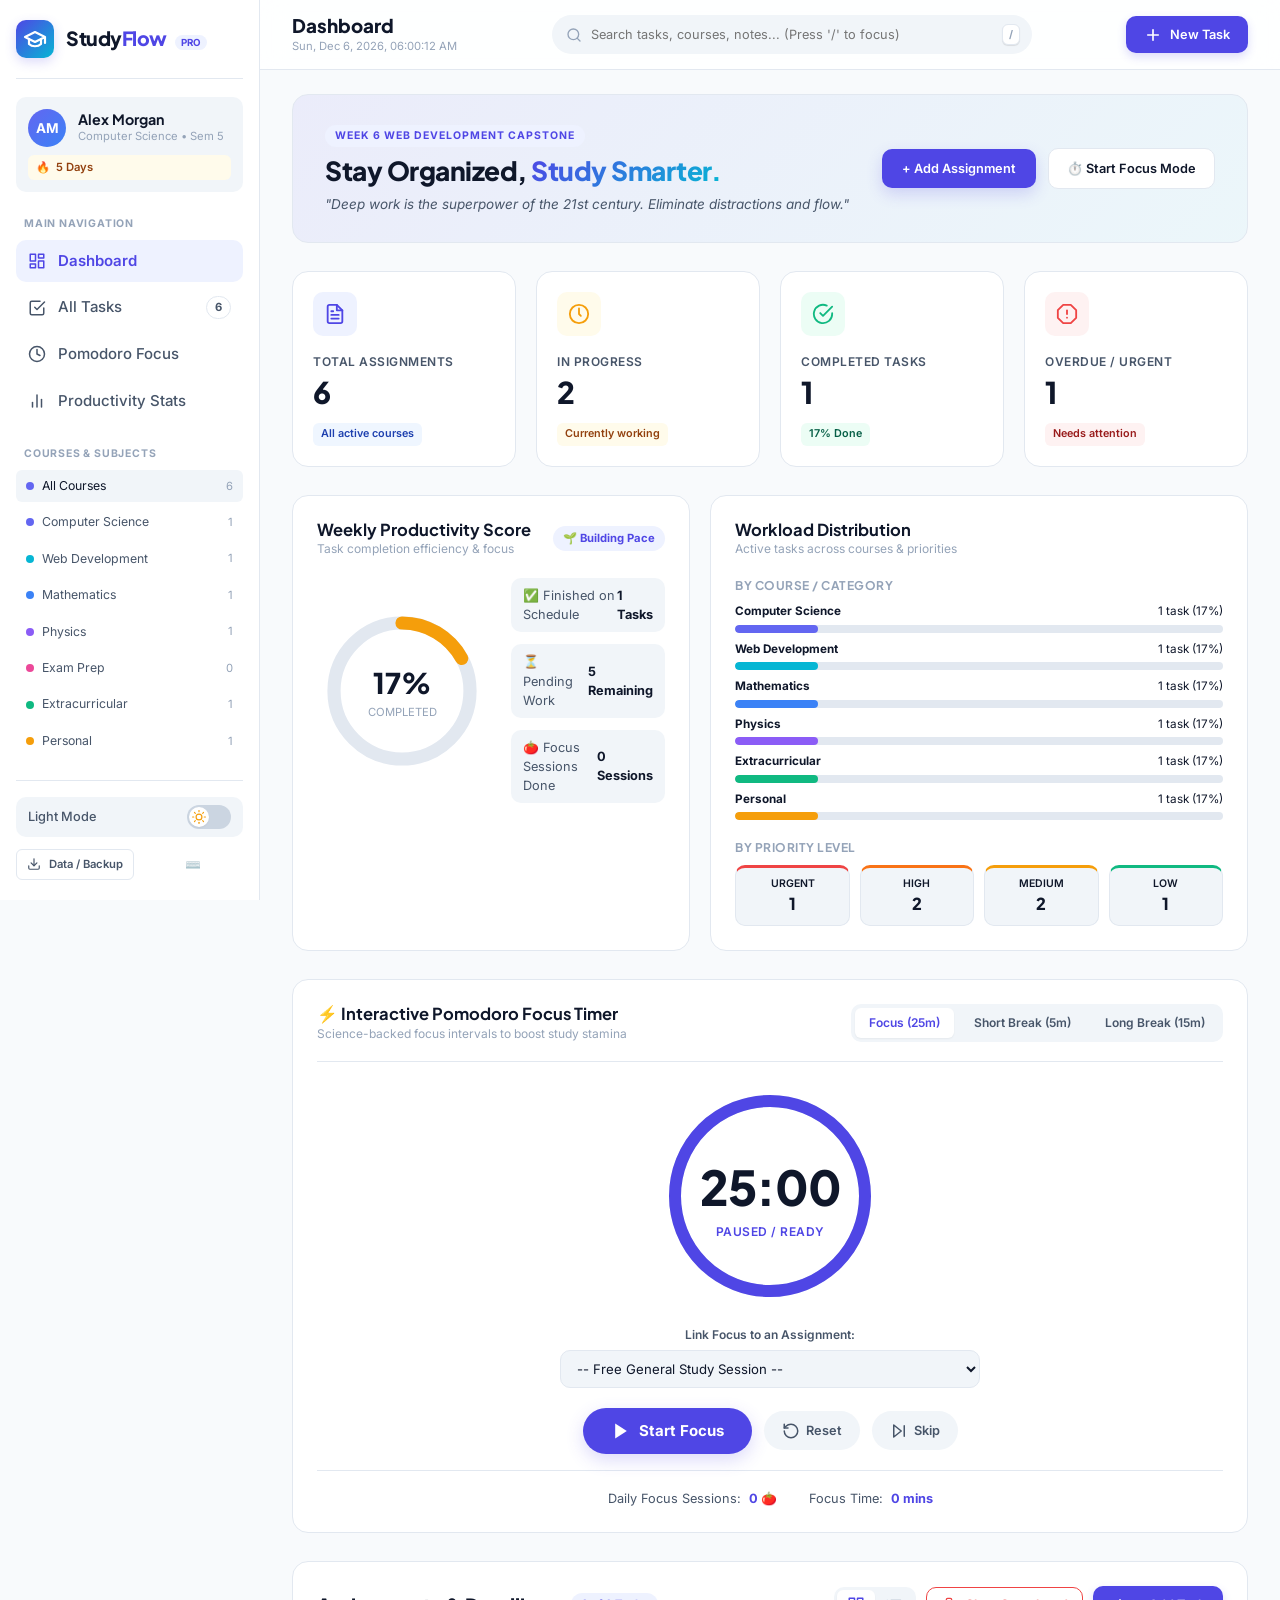
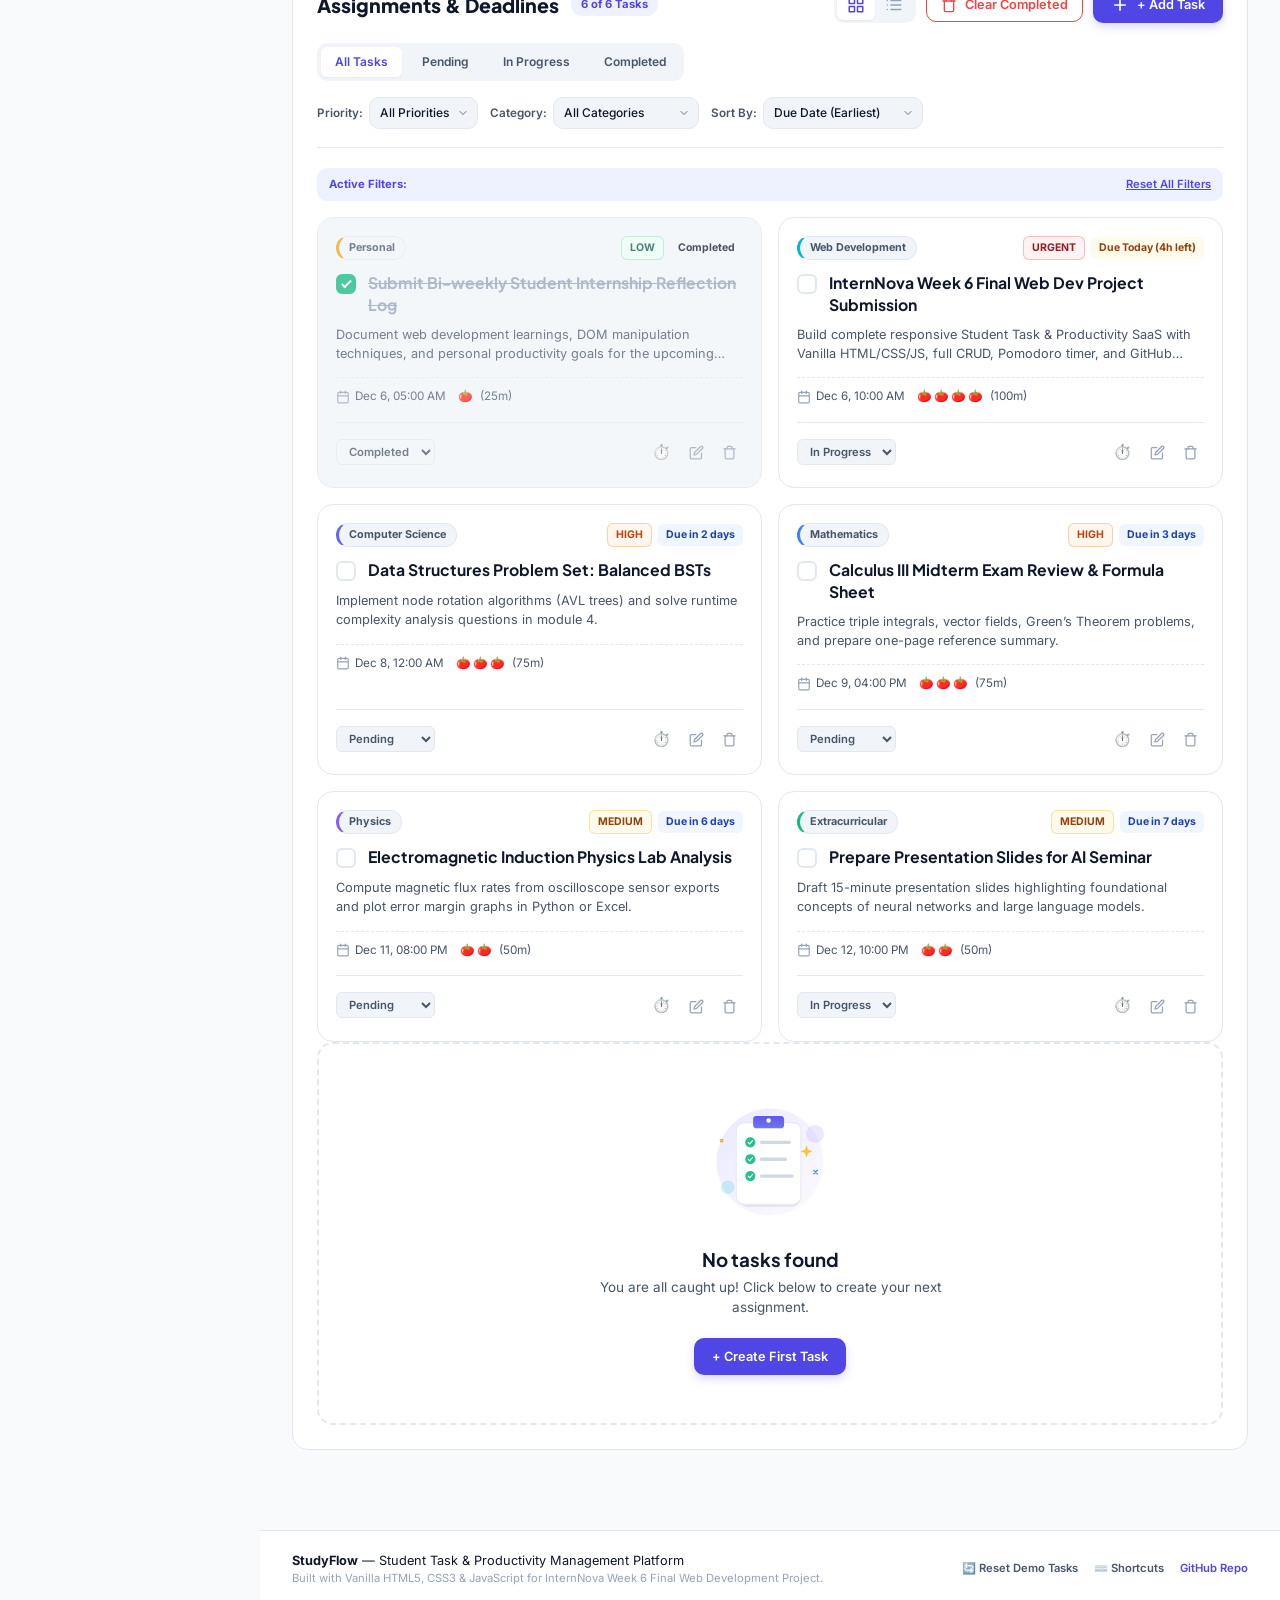
==== commit d3911a31: "docs: update repository and live deployment links for ARAVINDKUMARGS" ====
--- a/student-task-manager/index.html
+++ b/student-task-manager/index.html
@@ -595,7 +595,7 @@
             <button type="button" class="footer-link-btn" id="footer-shortcuts-btn">
               ⌨️ Shortcuts
             </button>
-            <a href="https://github.com" target="_blank" rel="noopener noreferrer" class="footer-link" id="footer-github-link">
+            <a href="https://github.com/ARAVINDKUMARGS/STUDENT-TASK-MANAGER" target="_blank" rel="noopener noreferrer" class="footer-link" id="footer-github-link">
               GitHub Repo
             </a>
           </div>
